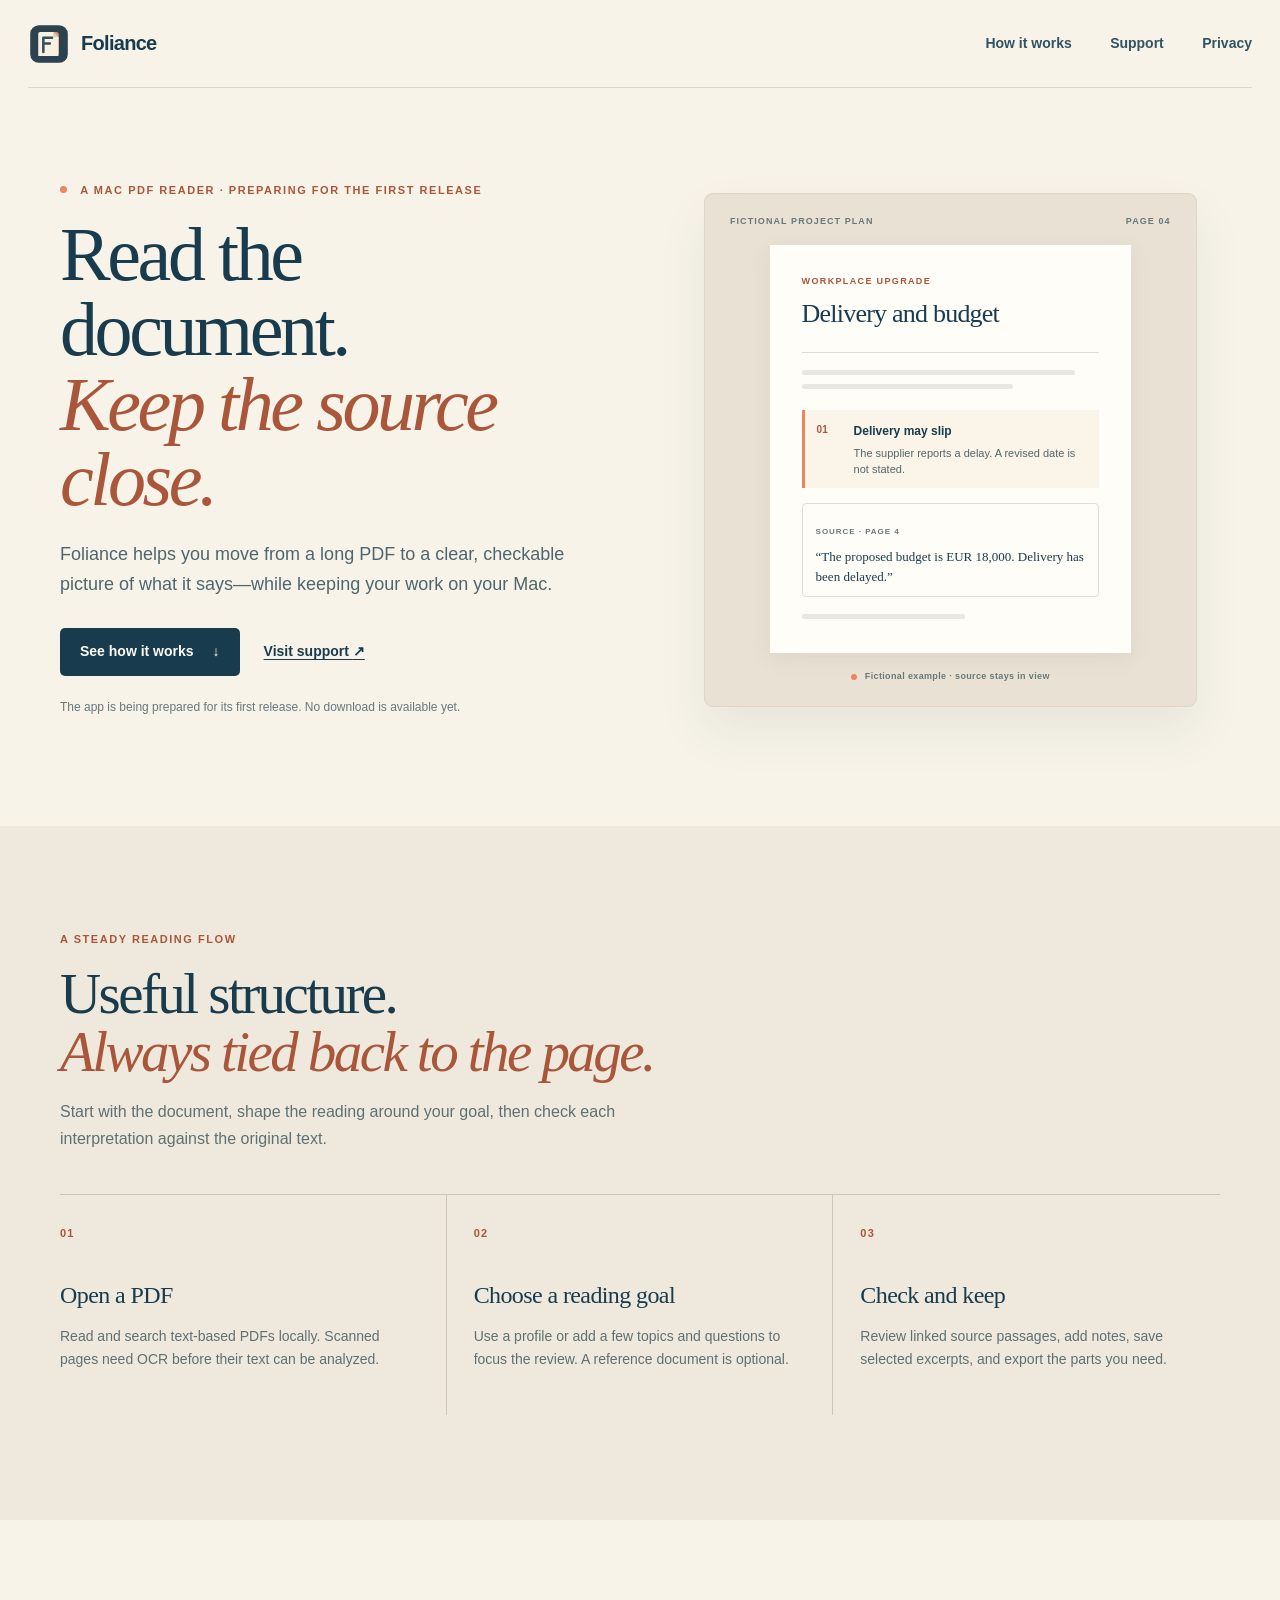
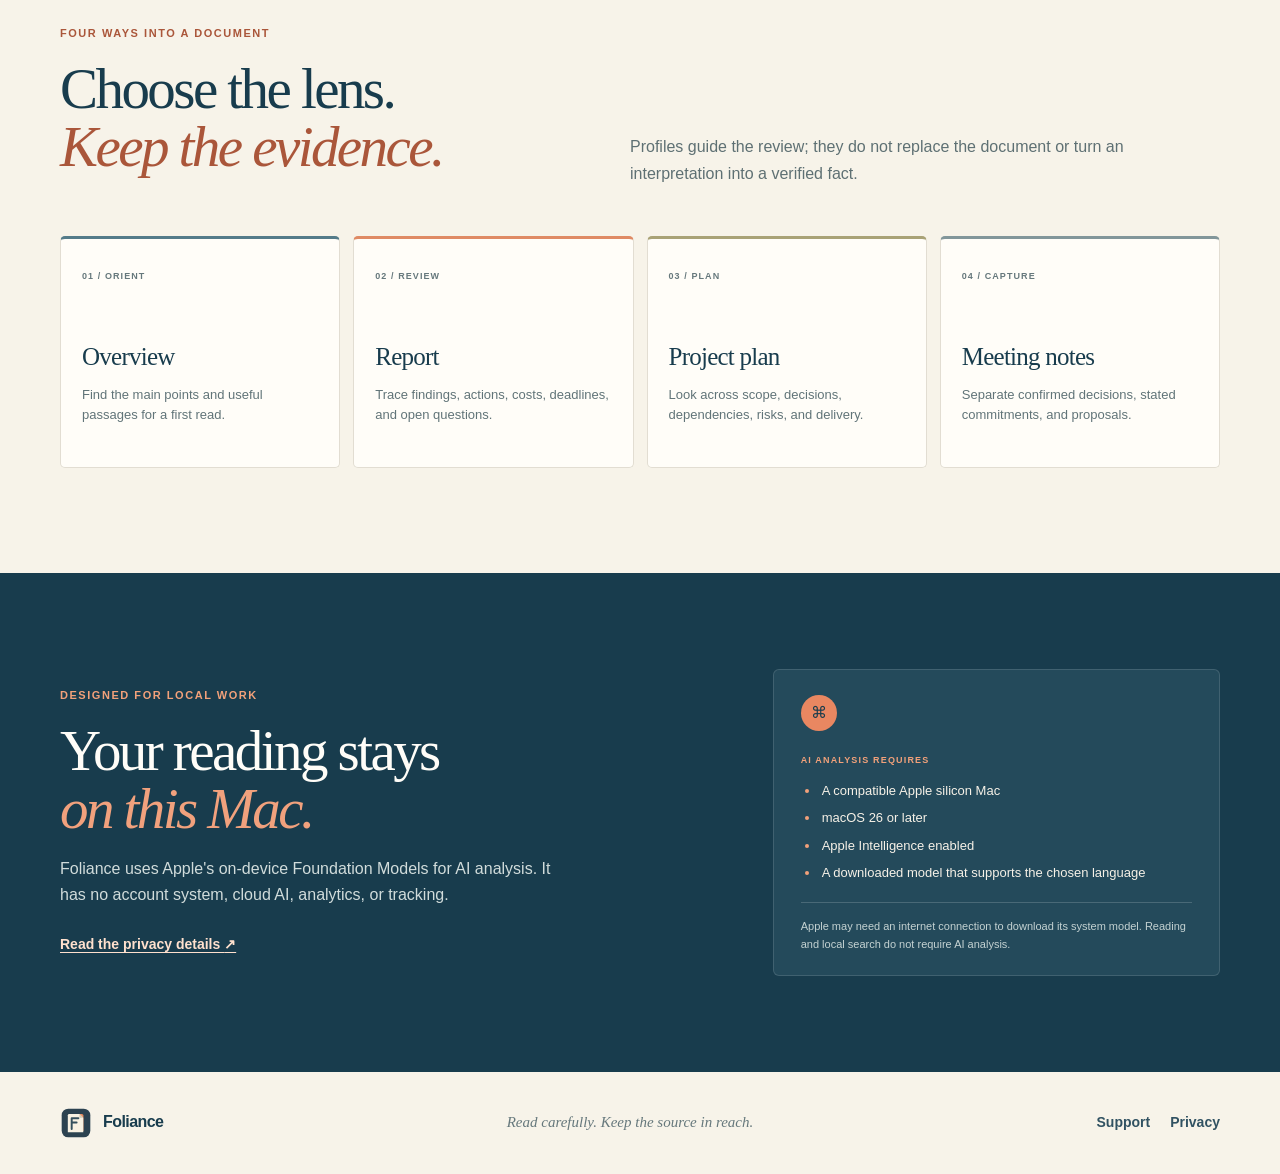
==== index.html @ 1f2868d2 "Publish Foliance overview, support FAQ and privacy policy" ====
<!doctype html>
<html lang="en">
<head>
  <meta charset="utf-8">
  <meta name="viewport" content="width=device-width, initial-scale=1">
  <meta name="color-scheme" content="light">
  <meta name="theme-color" content="#f7f3e9">
  <meta name="description" content="Foliance is a Mac PDF reader for source-linked summaries, findings, notes, local search, and export.">
  <title>Foliance — Read with the source in reach</title>
  <link rel="icon" type="image/svg+xml" href="assets/foliance.svg">
  <link rel="stylesheet" href="style.css">
</head>
<body>
  <a class="skip-link" href="#main">Skip to content</a>
  <header class="site-header">
    <a class="brand" href="index.html" aria-label="Foliance home">
      <img src="assets/foliance.svg" width="42" height="42" alt="">
      <span>Foliance</span>
    </a>
    <nav class="site-nav" aria-label="Main navigation">
      <a href="#how-it-works">How it works</a>
      <a href="support.html">Support</a>
      <a href="privacy.html">Privacy</a>
    </nav>
  </header>

  <main id="main">
    <section class="hero wrap" aria-labelledby="hero-title">
      <div class="hero-copy">
        <p class="eyebrow"><span class="eyebrow-dot" aria-hidden="true"></span> A Mac PDF reader · Preparing for the first release</p>
        <h1 id="hero-title">Read the document.<br><em>Keep the source close.</em></h1>
        <p class="hero-lede">Foliance helps you move from a long PDF to a clear, checkable picture of what it says—while keeping your work on your Mac.</p>
        <div class="hero-actions">
          <a class="button button-dark" href="#how-it-works">See how it works <span aria-hidden="true">↓</span></a>
          <a class="text-link" href="support.html">Visit support <span aria-hidden="true">↗</span></a>
        </div>
        <p class="availability-note">The app is being prepared for its first release. No download is available yet.</p>
      </div>

      <div class="reader-scene" aria-label="Illustration of a fictional project plan and its source passage">
        <div class="scene-topline"><span>FICTIONAL PROJECT PLAN</span><span>PAGE 04</span></div>
        <div class="paper-sheet">
          <div class="paper-kicker">WORKPLACE UPGRADE</div>
          <h2>Delivery and budget</h2>
          <div class="paper-rule"></div>
          <p class="paper-line paper-line-long"></p>
          <p class="paper-line paper-line-medium"></p>
          <div class="finding-box">
            <span class="finding-marker">01</span>
            <div>
              <strong>Delivery may slip</strong>
              <p>The supplier reports a delay. A revised date is not stated.</p>
            </div>
          </div>
          <div class="quote-box">
            <span class="quote-label">SOURCE · PAGE 4</span>
            <p>“The proposed budget is EUR 18,000. Delivery has been delayed.”</p>
          </div>
          <div class="paper-line paper-line-short"></div>
        </div>
        <div class="scene-foot"><span class="foot-mark" aria-hidden="true"></span><span>Fictional example · source stays in view</span></div>
      </div>
    </section>

    <section class="section section-soft" id="how-it-works" aria-labelledby="how-title">
      <div class="wrap">
        <div class="section-heading">
          <p class="eyebrow">A steady reading flow</p>
          <h2 id="how-title">Useful structure.<br><em>Always tied back to the page.</em></h2>
          <p>Start with the document, shape the reading around your goal, then check each interpretation against the original text.</p>
        </div>
        <div class="steps-grid">
          <article class="step-card">
            <span class="step-number">01</span>
            <h3>Open a PDF</h3>
            <p>Read and search text-based PDFs locally. Scanned pages need OCR before their text can be analyzed.</p>
          </article>
          <article class="step-card">
            <span class="step-number">02</span>
            <h3>Choose a reading goal</h3>
            <p>Use a profile or add a few topics and questions to focus the review. A reference document is optional.</p>
          </article>
          <article class="step-card">
            <span class="step-number">03</span>
            <h3>Check and keep</h3>
            <p>Review linked source passages, add notes, save selected excerpts, and export the parts you need.</p>
          </article>
        </div>
      </div>
    </section>

    <section class="section wrap" aria-labelledby="profiles-title">
      <div class="section-heading section-heading-row">
        <div>
          <p class="eyebrow">Four ways into a document</p>
          <h2 id="profiles-title">Choose the lens.<br><em>Keep the evidence.</em></h2>
        </div>
        <p>Profiles guide the review; they do not replace the document or turn an interpretation into a verified fact.</p>
      </div>
      <div class="profiles-grid">
        <article class="profile-card profile-overview">
          <span class="profile-index">01 / ORIENT</span>
          <h3>Overview</h3>
          <p>Find the main points and useful passages for a first read.</p>
        </article>
        <article class="profile-card profile-report">
          <span class="profile-index">02 / REVIEW</span>
          <h3>Report</h3>
          <p>Trace findings, actions, costs, deadlines, and open questions.</p>
        </article>
        <article class="profile-card profile-project">
          <span class="profile-index">03 / PLAN</span>
          <h3>Project plan</h3>
          <p>Look across scope, decisions, dependencies, risks, and delivery.</p>
        </article>
        <article class="profile-card profile-meeting">
          <span class="profile-index">04 / CAPTURE</span>
          <h3>Meeting notes</h3>
          <p>Separate confirmed decisions, stated commitments, and proposals.</p>
        </article>
      </div>
    </section>

    <section class="local-section" aria-labelledby="local-title">
      <div class="wrap local-grid">
        <div class="local-copy">
          <p class="eyebrow eyebrow-light">Designed for local work</p>
          <h2 id="local-title">Your reading stays<br><em>on this Mac.</em></h2>
          <p>Foliance uses Apple's on-device Foundation Models for AI analysis. It has no account system, cloud AI, analytics, or tracking.</p>
          <a class="light-link" href="privacy.html">Read the privacy details <span aria-hidden="true">↗</span></a>
        </div>
        <div class="requirements-card">
          <div class="requirement-icon" aria-hidden="true">⌘</div>
          <p class="requirements-label">AI ANALYSIS REQUIRES</p>
          <ul>
            <li>A compatible Apple silicon Mac</li>
            <li>macOS 26 or later</li>
            <li>Apple Intelligence enabled</li>
            <li>A downloaded model that supports the chosen language</li>
          </ul>
          <p class="requirements-foot">Apple may need an internet connection to download its system model. Reading and local search do not require AI analysis.</p>
        </div>
      </div>
    </section>
  </main>

  <footer class="site-footer wrap">
    <a class="brand brand-footer" href="index.html"><img src="assets/foliance.svg" width="32" height="32" alt=""><span>Foliance</span></a>
    <p>Read carefully. Keep the source in reach.</p>
    <nav aria-label="Footer navigation"><a href="support.html">Support</a><a href="privacy.html">Privacy</a></nav>
  </footer>
</body>
</html>
---- style.css ----
:root {
  color-scheme: light;
  --paper: #f7f3e9;
  --paper-deep: #efe8d9;
  --ink: #183c4d;
  --ink-soft: #315262;
  --muted: #66787c;
  --line: #d8d3c8;
  --terracotta: #e98761;
  --terracotta-deep: #aa563a;
  --white: #fffdf8;
  --serif: Georgia, "Times New Roman", serif;
  --sans: -apple-system, BlinkMacSystemFont, "Segoe UI", sans-serif;
}

* { box-sizing: border-box; }
html { scroll-behavior: smooth; scroll-padding-top: 90px; }
body {
  margin: 0;
  background: var(--paper);
  color: var(--ink);
  font-family: var(--sans);
  font-size: 16px;
  line-height: 1.65;
  -webkit-font-smoothing: antialiased;
}
a { color: inherit; text-underline-offset: 0.18em; }
a:hover { color: var(--terracotta-deep); }
a:focus-visible, summary:focus-visible { outline: 3px solid var(--terracotta-deep); outline-offset: 4px; border-radius: 3px; }
img { display: block; max-width: 100%; }
.wrap { width: min(1160px, calc(100% - 56px)); margin-inline: auto; }
.skip-link {
  position: absolute; z-index: 5; top: 12px; left: 12px; transform: translateY(-160%);
  padding: 10px 14px; background: var(--ink); color: var(--white); border-radius: 6px;
}
.skip-link:focus { transform: translateY(0); }

.site-header {
  width: min(1280px, calc(100% - 56px)); height: 88px; margin: auto;
  display: flex; align-items: center; justify-content: space-between;
  border-bottom: 1px solid rgba(24, 60, 77, .14);
}
.brand { display: inline-flex; align-items: center; gap: 11px; color: var(--ink); text-decoration: none; font-weight: 720; letter-spacing: -.035em; font-size: 20px; }
.brand img { border-radius: 10px; }
.site-nav { display: flex; gap: clamp(18px, 3vw, 40px); align-items: center; }
.site-nav a, .site-footer nav a { color: var(--ink-soft); text-decoration: none; font-size: 14px; font-weight: 560; }
.site-nav a[aria-current="page"] { color: var(--terracotta-deep); }

.hero { min-height: 650px; padding-block: 80px 94px; display: grid; grid-template-columns: 1fr 1fr; align-items: center; gap: 7%; }
.hero-copy { padding-block: 14px; }
.eyebrow { margin: 0 0 18px; color: var(--terracotta-deep); text-transform: uppercase; font-size: 11px; font-weight: 740; letter-spacing: .14em; line-height: 1.5; }
.eyebrow-dot { display: inline-block; width: 7px; height: 7px; margin-right: 9px; vertical-align: 1px; border-radius: 50%; background: var(--terracotta); }
h1, h2, h3, p { margin-top: 0; }
h1, .section-heading h2, .local-copy h2 { font-family: var(--serif); letter-spacing: -.045em; font-weight: 400; }
h1 { max-width: 650px; margin-bottom: 23px; font-size: clamp(47px, 6vw, 76px); line-height: .99; }
h1 em, h2 em { color: var(--terracotta-deep); font-weight: 400; }
.hero-lede { max-width: 540px; margin-bottom: 28px; color: #4f666d; font-size: 18px; line-height: 1.65; }
.hero-actions { display: flex; align-items: center; flex-wrap: wrap; gap: 24px; }
.button { display: inline-flex; min-height: 48px; align-items: center; justify-content: center; gap: 19px; padding: 0 19px; border: 1px solid transparent; border-radius: 5px; text-decoration: none; font-size: 14px; font-weight: 650; transition: background-color .18s ease, transform .18s ease; }
.button:hover { transform: translateY(-1px); }
.button-dark { background: var(--ink); color: var(--white); }
.button-dark:hover { background: #264f60; color: var(--white); }
.text-link, .light-link { text-decoration-thickness: 1px; font-size: 14px; font-weight: 620; }
.availability-note { margin: 22px 0 0; color: var(--muted); font-size: 12px; }

.reader-scene { position: relative; max-width: 535px; min-height: 462px; margin-inline: auto; padding: 20px 25px 22px; background: #e9e2d4; border: 1px solid #ded5c5; border-radius: 9px; box-shadow: 0 24px 50px rgba(36, 61, 68, .08); }
.scene-topline, .scene-foot { display: flex; justify-content: space-between; align-items: center; color: #67787a; font-size: 9px; font-weight: 740; letter-spacing: .12em; }
.paper-sheet { width: 82%; min-height: 366px; margin: 17px auto 16px; padding: 29px 32px 25px; background: var(--white); box-shadow: 0 5px 20px rgba(36, 61, 68, .08); }
.paper-kicker { color: var(--terracotta-deep); font-size: 9px; font-weight: 750; letter-spacing: .15em; }
.paper-sheet h2 { margin: 4px 0 16px; font-family: var(--serif); font-weight: 400; font-size: 26px; letter-spacing: -.03em; }
.paper-rule { height: 1px; margin-bottom: 17px; background: #dedcd4; }
.paper-line { height: 5px; margin: 9px 0; border-radius: 10px; background: #e8e8e2; }
.paper-line-long { width: 92%; }.paper-line-medium { width: 71%; }.paper-line-short { width: 55%; margin-top: 17px; }
.finding-box { display: grid; grid-template-columns: 27px 1fr; gap: 10px; margin: 21px 0 15px; padding: 12px 12px 10px; border-left: 3px solid var(--terracotta); background: #fbf4e9; }
.finding-marker { color: var(--terracotta-deep); font-size: 10px; font-weight: 750; }
.finding-box strong { display: block; margin-bottom: 3px; font-size: 12px; }
.finding-box p { margin: 0; color: #53666a; font-size: 11px; line-height: 1.5; }
.quote-box { padding: 12px 13px 10px; border: 1px solid #e0ddd5; border-radius: 4px; }
.quote-label { color: var(--muted); font-size: 8px; font-weight: 740; letter-spacing: .12em; }
.quote-box p { margin: 5px 0 0; font-family: var(--serif); font-size: 13px; line-height: 1.5; }
.scene-foot { justify-content: center; gap: 8px; letter-spacing: .04em; font-weight: 550; text-transform: none; }
.foot-mark { width: 6px; height: 6px; border-radius: 50%; background: var(--terracotta); }

.section { padding-block: 105px; }
.section-soft { background: #efe9dd; }
.section-heading { max-width: 720px; margin-bottom: 42px; }
.section-heading h2, .local-copy h2 { margin-bottom: 18px; font-size: clamp(38px, 4.5vw, 57px); line-height: 1.02; }
.section-heading > p:last-child, .section-heading-row > p { max-width: 590px; margin-bottom: 0; color: #5e7073; font-size: 16px; }
.steps-grid { display: grid; grid-template-columns: repeat(3, 1fr); border-top: 1px solid #cdc6b8; }
.step-card { min-height: 220px; padding: 24px 28px 0 0; border-right: 1px solid #cdc6b8; }
.step-card + .step-card { padding-left: 27px; }
.step-card:last-child { border-right: 0; }
.step-number { color: var(--terracotta-deep); font-size: 11px; font-weight: 740; letter-spacing: .11em; }
.step-card h3 { margin: 30px 0 10px; font-family: var(--serif); font-size: 24px; font-weight: 400; letter-spacing: -.025em; }
.step-card p { max-width: 330px; margin-bottom: 0; color: #5e7073; font-size: 14px; }
.section-heading-row { display: flex; align-items: end; justify-content: space-between; gap: 40px; max-width: none; }
.section-heading-row > div { max-width: 520px; }
.section-heading-row > p { max-width: 360px; padding-bottom: 7px; }
.profiles-grid { display: grid; grid-template-columns: repeat(4, 1fr); gap: 13px; }
.profile-card { min-height: 232px; padding: 22px 21px; background: var(--white); border: 1px solid #e2ddd2; border-radius: 5px; }
.profile-index { color: var(--muted); font-size: 9px; font-weight: 720; letter-spacing: .12em; }
.profile-card h3 { margin: 49px 0 7px; font-family: var(--serif); font-size: 25px; font-weight: 400; letter-spacing: -.03em; }
.profile-card p { margin: 0; color: #617478; font-size: 13px; line-height: 1.55; }
.profile-overview { border-top: 3px solid #547b89; }.profile-report { border-top: 3px solid #df8a64; }.profile-project { border-top: 3px solid #a9a276; }.profile-meeting { border-top: 3px solid #82969a; }

.local-section { padding-block: 96px; background: var(--ink); color: var(--white); }
.local-grid { display: grid; grid-template-columns: 1fr minmax(310px, .78fr); align-items: center; gap: 12%; }
.eyebrow-light { color: #f2a17a; }
.local-copy h2 { color: var(--white); }
.local-copy h2 em { color: #f1a17d; }
.local-copy > p:not(.eyebrow) { max-width: 500px; margin-bottom: 22px; color: #d1dcdb; }
.light-link { color: #ffe1ce; }
.light-link:hover { color: var(--white); }
.requirements-card { padding: 25px 27px 22px; background: #244a5b; border: 1px solid rgba(255, 255, 255, .13); border-radius: 6px; }
.requirement-icon { display: grid; width: 36px; height: 36px; place-items: center; margin-bottom: 22px; border-radius: 50%; background: var(--terracotta); color: var(--ink); font-size: 16px; }
.requirements-label { margin-bottom: 12px; color: #f2a17a; font-size: 9px; font-weight: 760; letter-spacing: .13em; }
.requirements-card ul { margin: 0 0 19px; padding-left: 19px; color: #f6f1e7; }
.requirements-card li { padding-left: 2px; margin: 6px 0; font-size: 13px; }
.requirements-card li::marker { color: #f2a17a; }
.requirements-foot { margin: 0; padding-top: 15px; border-top: 1px solid rgba(255, 255, 255, .17); color: #c4d2d2; font-size: 11px; line-height: 1.55; }

.site-footer { min-height: 102px; display: flex; align-items: center; justify-content: space-between; gap: 20px; }
.brand-footer { font-size: 16px; }.brand-footer img { border-radius: 8px; }
.site-footer > p { margin: 0; color: var(--muted); font-family: var(--serif); font-size: 15px; font-style: italic; }
.site-footer nav { display: flex; gap: 20px; }

.page-main { padding-block: 76px 105px; }
.page-intro { max-width: 760px; padding-bottom: 43px; }
.page-intro h1 { font-size: clamp(47px, 6vw, 68px); }
.page-lede { max-width: 655px; margin-bottom: 17px; color: #5d7074; font-size: 18px; }
.release-note, .effective-date { display: inline-flex; align-items: center; gap: 9px; margin: 12px 0 0; padding: 8px 11px; border: 1px solid #ddd5c6; border-radius: 3px; color: #637276; font-size: 12px; }
.status-mark { width: 7px; height: 7px; border-radius: 50%; background: var(--terracotta); }
.support-layout { display: grid; grid-template-columns: minmax(0, 1.4fr) minmax(265px, .68fr); align-items: start; gap: 7%; }
.faq-list { border-top: 1px solid var(--line); }
.faq-item { border-bottom: 1px solid var(--line); }
.faq-item summary { display: grid; grid-template-columns: 34px 1fr 22px; gap: 13px; align-items: center; min-height: 76px; cursor: pointer; list-style: none; font-family: var(--serif); font-size: 20px; letter-spacing: -.02em; }
.faq-item summary::-webkit-details-marker { display: none; }
.faq-number { color: var(--terracotta-deep); font-family: var(--sans); font-size: 10px; font-weight: 730; letter-spacing: .08em; }
.summary-plus { position: relative; width: 17px; height: 17px; }
.summary-plus::before, .summary-plus::after { content: ""; position: absolute; top: 8px; left: 2px; width: 13px; height: 1px; background: var(--ink-soft); }
.summary-plus::after { transform: rotate(90deg); transition: transform .15s ease; }
.faq-item[open] .summary-plus::after { transform: rotate(0); }
.faq-answer { max-width: 670px; padding: 0 32px 22px 47px; color: #5a6d70; font-size: 14px; }
.faq-answer p { margin: 0 0 10px; }.faq-answer p:last-child { margin-bottom: 0; }
.faq-answer code, .policy-content code { padding: .08em .33em; border-radius: 3px; background: #ebe5d8; color: var(--ink); font-size: .9em; }
.support-aside { position: sticky; top: 28px; }
.aside-card { padding: 25px 24px 20px; background: #ece4d5; border: 1px solid #ded5c5; border-radius: 5px; }
.aside-card h2 { margin: 0 0 13px; font-family: var(--serif); font-size: 27px; font-weight: 400; line-height: 1.14; letter-spacing: -.03em; }
.aside-card > p:not(.eyebrow):not(.privacy-reminder) { color: #5d7074; font-size: 13px; }
.button-wide { width: 100%; margin: 5px 0 14px; }
.privacy-reminder { margin: 0; padding-top: 13px; border-top: 1px solid #d4cbbc; color: #5c6e70; font-size: 11px; line-height: 1.55; }
.privacy-reminder strong { color: var(--ink); }
.aside-note { display: flex; gap: 12px; align-items: start; padding: 18px 2px; color: var(--muted); font-size: 12px; }
.aside-note p { margin: 0; }.aside-note a { color: var(--ink); font-weight: 650; }
.aside-note-mark { color: var(--terracotta-deep); }

.privacy-main { padding-bottom: 120px; }
.privacy-main .page-intro { max-width: 790px; }
.privacy-layout { display: grid; grid-template-columns: 190px minmax(0, 740px); align-items: start; gap: 8%; }
.policy-nav { position: sticky; top: 24px; display: flex; flex-direction: column; align-items: start; gap: 8px; padding-top: 8px; }
.policy-nav span { margin-bottom: 9px; color: var(--muted); font-size: 9px; font-weight: 740; letter-spacing: .13em; }
.policy-nav a { color: var(--ink-soft); font-size: 12px; text-decoration: none; }
.policy-nav a:hover { color: var(--terracotta-deep); }
.policy-content { border-top: 1px solid var(--line); }
.policy-section { position: relative; padding: 27px 0 30px 53px; border-bottom: 1px solid var(--line); scroll-margin-top: 24px; }
.policy-index { position: absolute; top: 31px; left: 0; color: var(--terracotta-deep); font-size: 10px; font-weight: 730; letter-spacing: .09em; }
.policy-section h2 { margin-bottom: 13px; font-family: var(--serif); font-size: 26px; font-weight: 400; letter-spacing: -.025em; }
.policy-section p { margin: 0 0 12px; color: #5b6e71; font-size: 14px; }
.policy-section p:last-child { margin-bottom: 0; }
.policy-endnote { display: flex; gap: 15px; align-items: start; margin-top: 26px; padding: 18px; background: #eae4d7; }
.policy-endnote p { margin: 0; color: #52676d; font-size: 13px; }
.policy-endnote strong { color: var(--ink); }
.endnote-mark { flex: 0 0 auto; width: 9px; height: 9px; margin-top: 7px; border-radius: 50%; background: var(--terracotta); }

@media (max-width: 900px) {
  .hero { min-height: 0; gap: 4%; padding-block: 67px 79px; }
  .reader-scene { min-height: 420px; padding-inline: 17px; }
  .paper-sheet { width: 88%; min-height: 332px; padding: 25px 22px; }
  .profiles-grid { grid-template-columns: repeat(2, 1fr); }
  .local-grid { gap: 6%; }
  .privacy-layout { grid-template-columns: 155px minmax(0, 1fr); gap: 5%; }
}
@media (max-width: 680px) {
  .wrap, .site-header { width: min(100% - 36px, 580px); }
  .site-header { height: 72px; }
  .brand { gap: 8px; font-size: 18px; }.brand img { width: 36px; height: 36px; }
  .site-nav { gap: 15px; }.site-nav a { font-size: 12px; }
  .hero { grid-template-columns: 1fr; gap: 42px; padding-block: 51px 64px; }
  h1 { font-size: clamp(45px, 13vw, 67px); }
  .hero-lede, .page-lede { font-size: 16px; }
  .reader-scene { width: 100%; min-height: 396px; }
  .paper-sheet { min-height: 315px; }
  .section { padding-block: 72px; }
  .section-heading { margin-bottom: 30px; }
  .steps-grid { grid-template-columns: 1fr; }
  .step-card, .step-card + .step-card { min-height: 0; padding: 19px 0 23px; border-right: 0; border-bottom: 1px solid #cdc6b8; }
  .step-card:last-child { border-bottom: 0; }
  .step-card h3 { margin-top: 15px; }
  .section-heading-row { display: block; }.section-heading-row > p { margin-top: 18px; }
  .profiles-grid { gap: 9px; }.profile-card { min-height: 210px; padding: 17px 15px; }.profile-card h3 { margin-top: 35px; font-size: 22px; }
  .local-section { padding-block: 70px; }.local-grid { grid-template-columns: 1fr; gap: 34px; }.requirements-card { padding: 21px; }
  .site-footer { min-height: 0; padding-block: 22px; flex-wrap: wrap; }.site-footer > p { order: 3; flex: 1 0 100%; }.site-footer nav { margin-left: auto; }
  .page-main { padding-block: 56px 78px; }.page-intro { padding-bottom: 34px; }
  .support-layout { grid-template-columns: 1fr; gap: 31px; }.support-aside { position: static; }
  .faq-item summary { min-height: 69px; grid-template-columns: 27px 1fr 17px; gap: 9px; font-size: 18px; }
  .faq-answer { padding-left: 36px; padding-right: 8px; }
  .privacy-layout { grid-template-columns: 1fr; gap: 28px; }
  .policy-nav { position: static; display: grid; grid-template-columns: repeat(2, 1fr); gap: 9px 14px; padding: 14px; background: #eee8dc; }
  .policy-nav span { grid-column: 1 / -1; margin: 0; }
  .policy-section { padding-left: 39px; }.policy-index { top: 32px; }
}
@media (max-width: 390px) {
  .wrap, .site-header { width: calc(100% - 28px); }
  .site-nav { gap: 10px; }.site-nav a { font-size: 11px; }
  .hero-actions { align-items: start; flex-direction: column; gap: 17px; }
  .reader-scene { padding-inline: 12px; }.paper-sheet { width: 92%; padding-inline: 16px; }
  .profiles-grid { grid-template-columns: 1fr; }.profile-card { min-height: 168px; }.profile-card h3 { margin-top: 26px; }
  .faq-item summary { font-size: 16px; }
}
@media (prefers-reduced-motion: reduce) {
  *, *::before, *::after { scroll-behavior: auto !important; transition-duration: .01ms !important; animation-duration: .01ms !important; animation-iteration-count: 1 !important; }
}
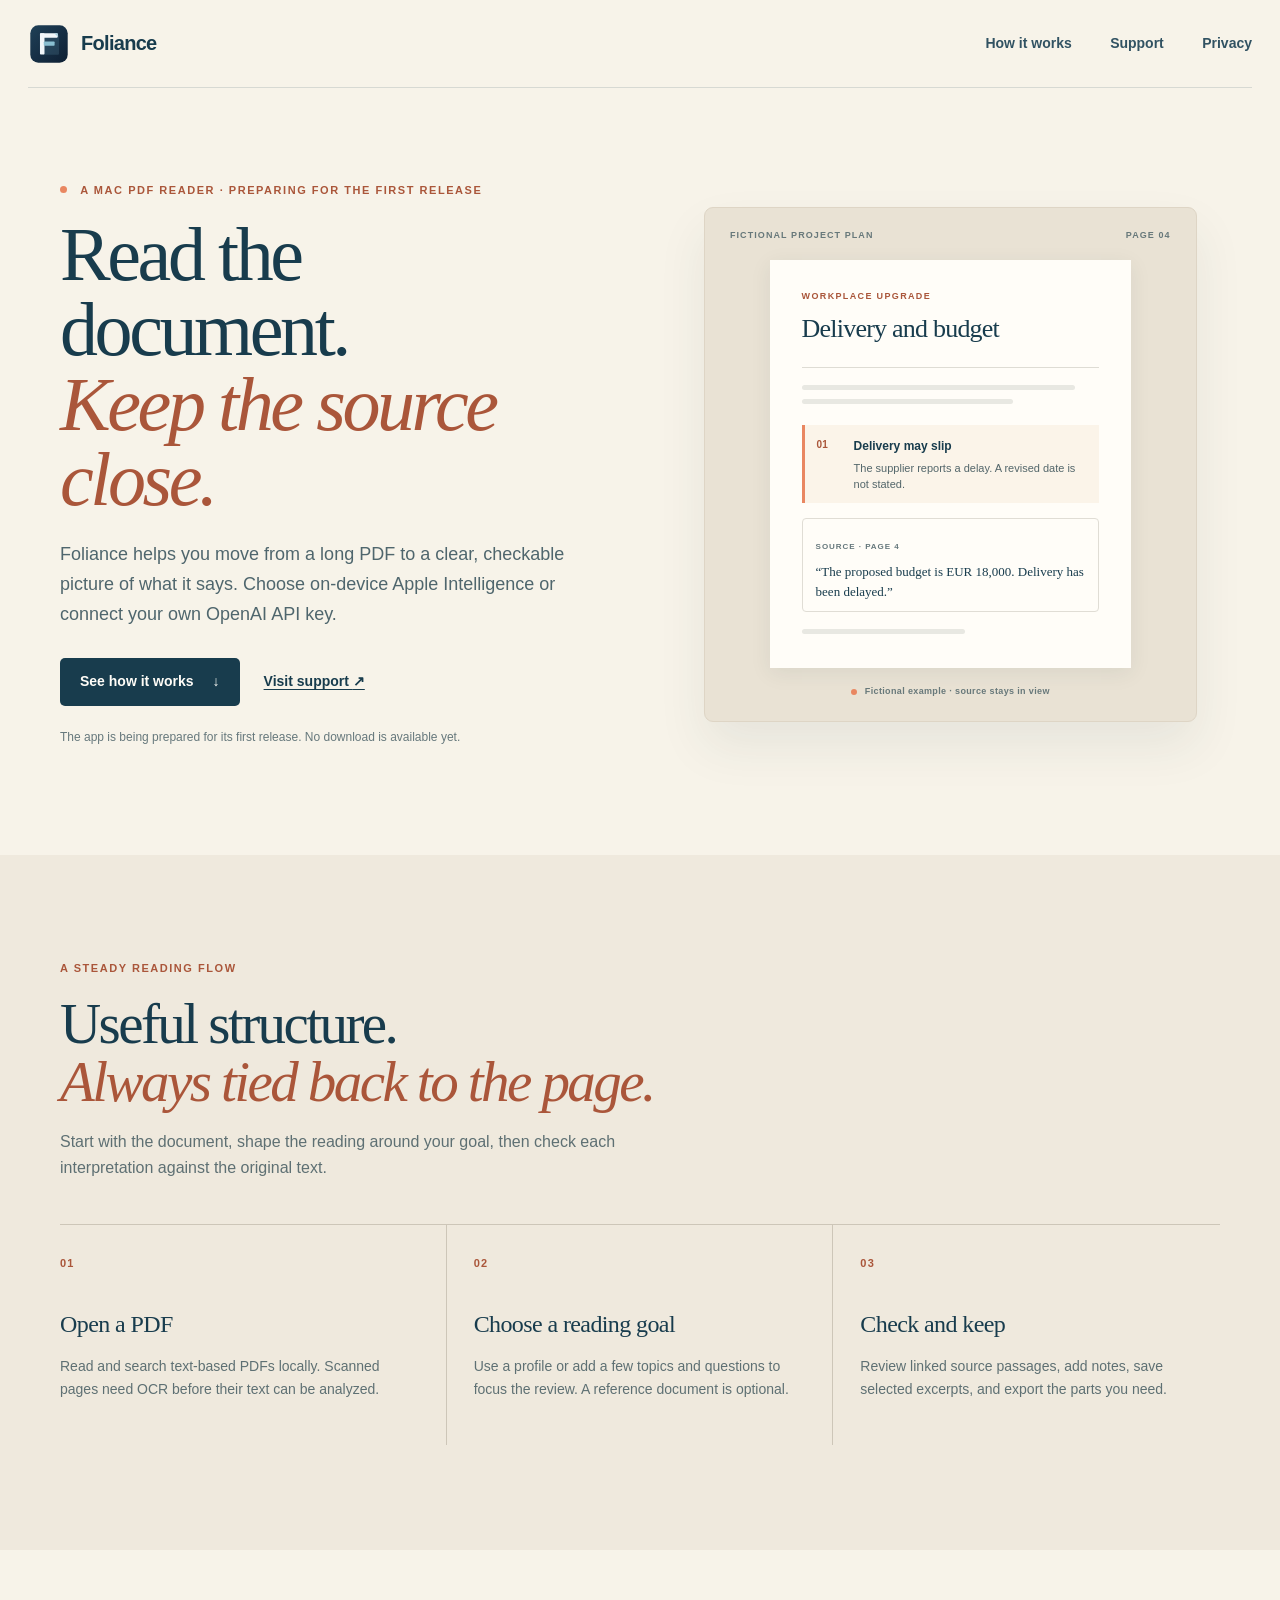
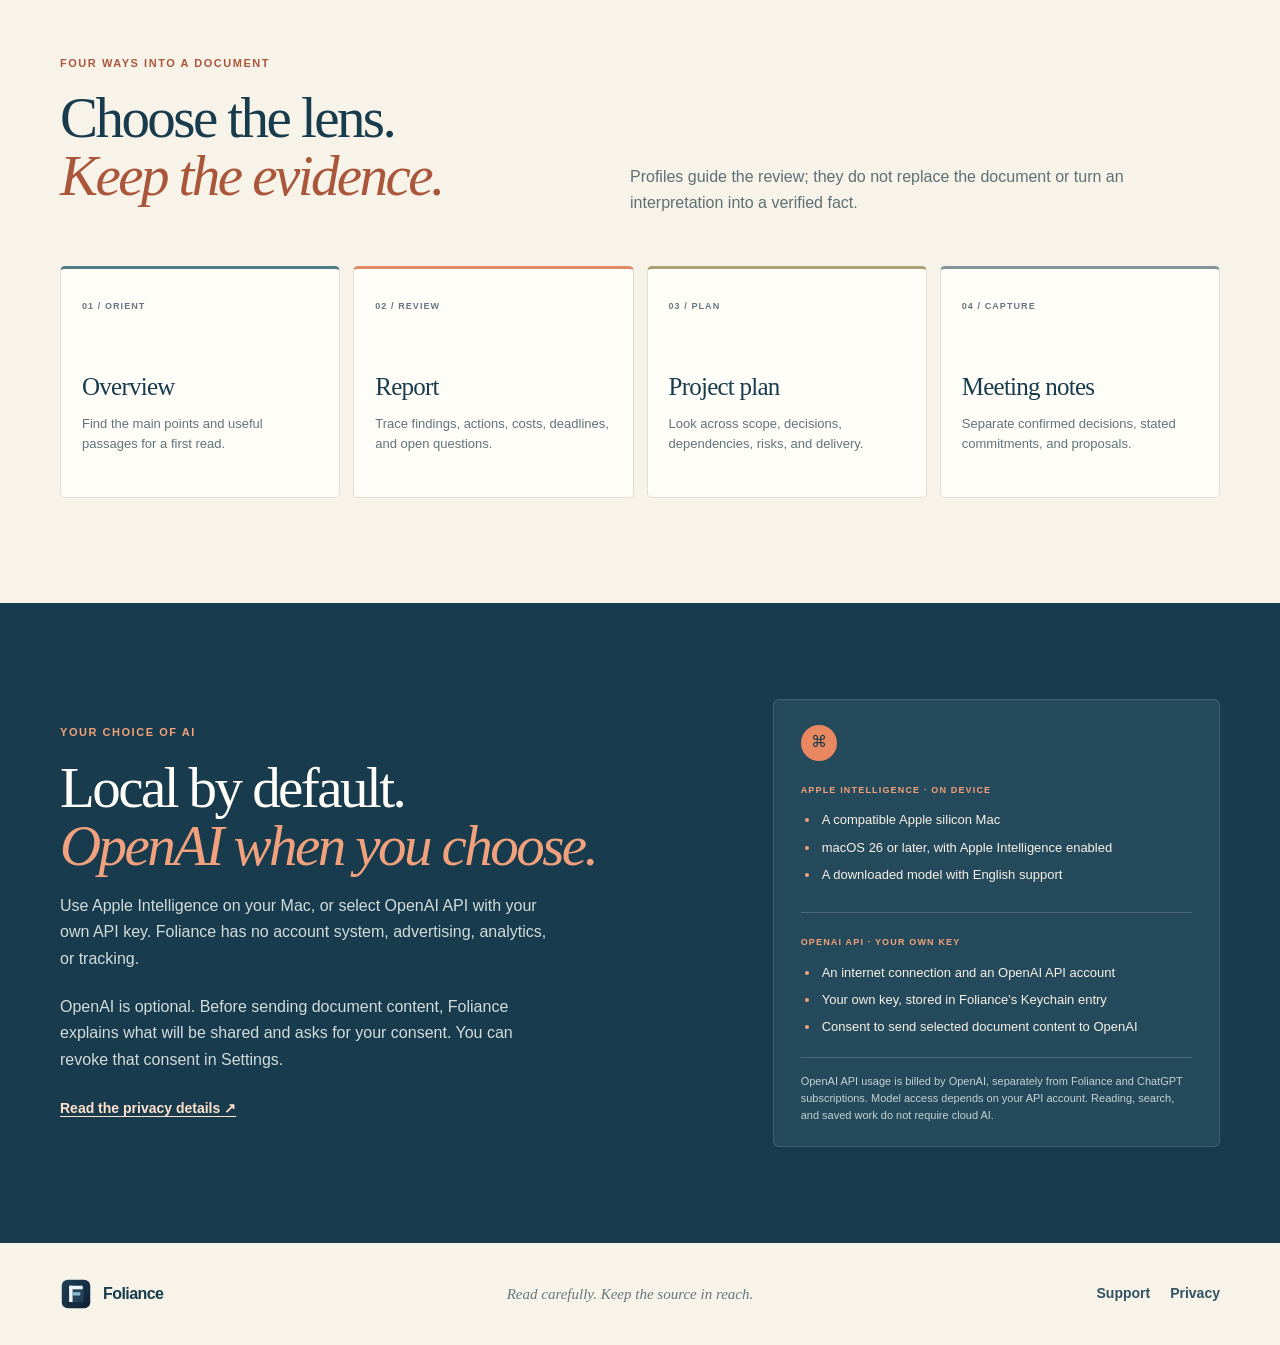
==== commit 024ba643: "Explain optional OpenAI API processing and update Foliance icon" ====
--- a/index.html
+++ b/index.html
@@ -29,7 +29,7 @@
       <div class="hero-copy">
         <p class="eyebrow"><span class="eyebrow-dot" aria-hidden="true"></span> A Mac PDF reader · Preparing for the first release</p>
         <h1 id="hero-title">Read the document.<br><em>Keep the source close.</em></h1>
-        <p class="hero-lede">Foliance helps you move from a long PDF to a clear, checkable picture of what it says—while keeping your work on your Mac.</p>
+        <p class="hero-lede">Foliance helps you move from a long PDF to a clear, checkable picture of what it says. Choose on-device Apple Intelligence or connect your own OpenAI API key.</p>
         <div class="hero-actions">
           <a class="button button-dark" href="#how-it-works">See how it works <span aria-hidden="true">↓</span></a>
           <a class="text-link" href="support.html">Visit support <span aria-hidden="true">↗</span></a>
@@ -124,21 +124,27 @@
     <section class="local-section" aria-labelledby="local-title">
       <div class="wrap local-grid">
         <div class="local-copy">
-          <p class="eyebrow eyebrow-light">Designed for local work</p>
-          <h2 id="local-title">Your reading stays<br><em>on this Mac.</em></h2>
-          <p>Foliance uses Apple's on-device Foundation Models for AI analysis. It has no account system, cloud AI, analytics, or tracking.</p>
+          <p class="eyebrow eyebrow-light">Your choice of AI</p>
+          <h2 id="local-title">Local by default.<br><em>OpenAI when you choose.</em></h2>
+          <p>Use Apple Intelligence on your Mac, or select OpenAI API with your own API key. Foliance has no account system, advertising, analytics, or tracking.</p>
+          <p>OpenAI is optional. Before sending document content, Foliance explains what will be shared and asks for your consent. You can revoke that consent in Settings.</p>
           <a class="light-link" href="privacy.html">Read the privacy details <span aria-hidden="true">↗</span></a>
         </div>
         <div class="requirements-card">
           <div class="requirement-icon" aria-hidden="true">⌘</div>
-          <p class="requirements-label">AI ANALYSIS REQUIRES</p>
+          <p class="requirements-label">APPLE INTELLIGENCE · ON DEVICE</p>
           <ul>
             <li>A compatible Apple silicon Mac</li>
-            <li>macOS 26 or later</li>
-            <li>Apple Intelligence enabled</li>
-            <li>A downloaded model that supports the chosen language</li>
+            <li>macOS 26 or later, with Apple Intelligence enabled</li>
+            <li>A downloaded model with English support</li>
           </ul>
-          <p class="requirements-foot">Apple may need an internet connection to download its system model. Reading and local search do not require AI analysis.</p>
+          <p class="requirements-label provider-separator">OPENAI API · YOUR OWN KEY</p>
+          <ul>
+            <li>An internet connection and an OpenAI API account</li>
+            <li>Your own key, stored in Foliance’s Keychain entry</li>
+            <li>Consent to send selected document content to OpenAI</li>
+          </ul>
+          <p class="requirements-foot">OpenAI API usage is billed by OpenAI, separately from Foliance and ChatGPT subscriptions. Model access depends on your API account. Reading, search, and saved work do not require cloud AI.</p>
         </div>
       </div>
     </section>
--- a/style.css
+++ b/style.css
@@ -220,3 +220,5 @@
 @media (prefers-reduced-motion: reduce) {
   *, *::before, *::after { scroll-behavior: auto !important; transition-duration: .01ms !important; animation-duration: .01ms !important; animation-iteration-count: 1 !important; }
 }
+
+.provider-separator { margin-top: 26px; padding-top: 22px; border-top: 1px solid rgba(255,255,255,.18); }
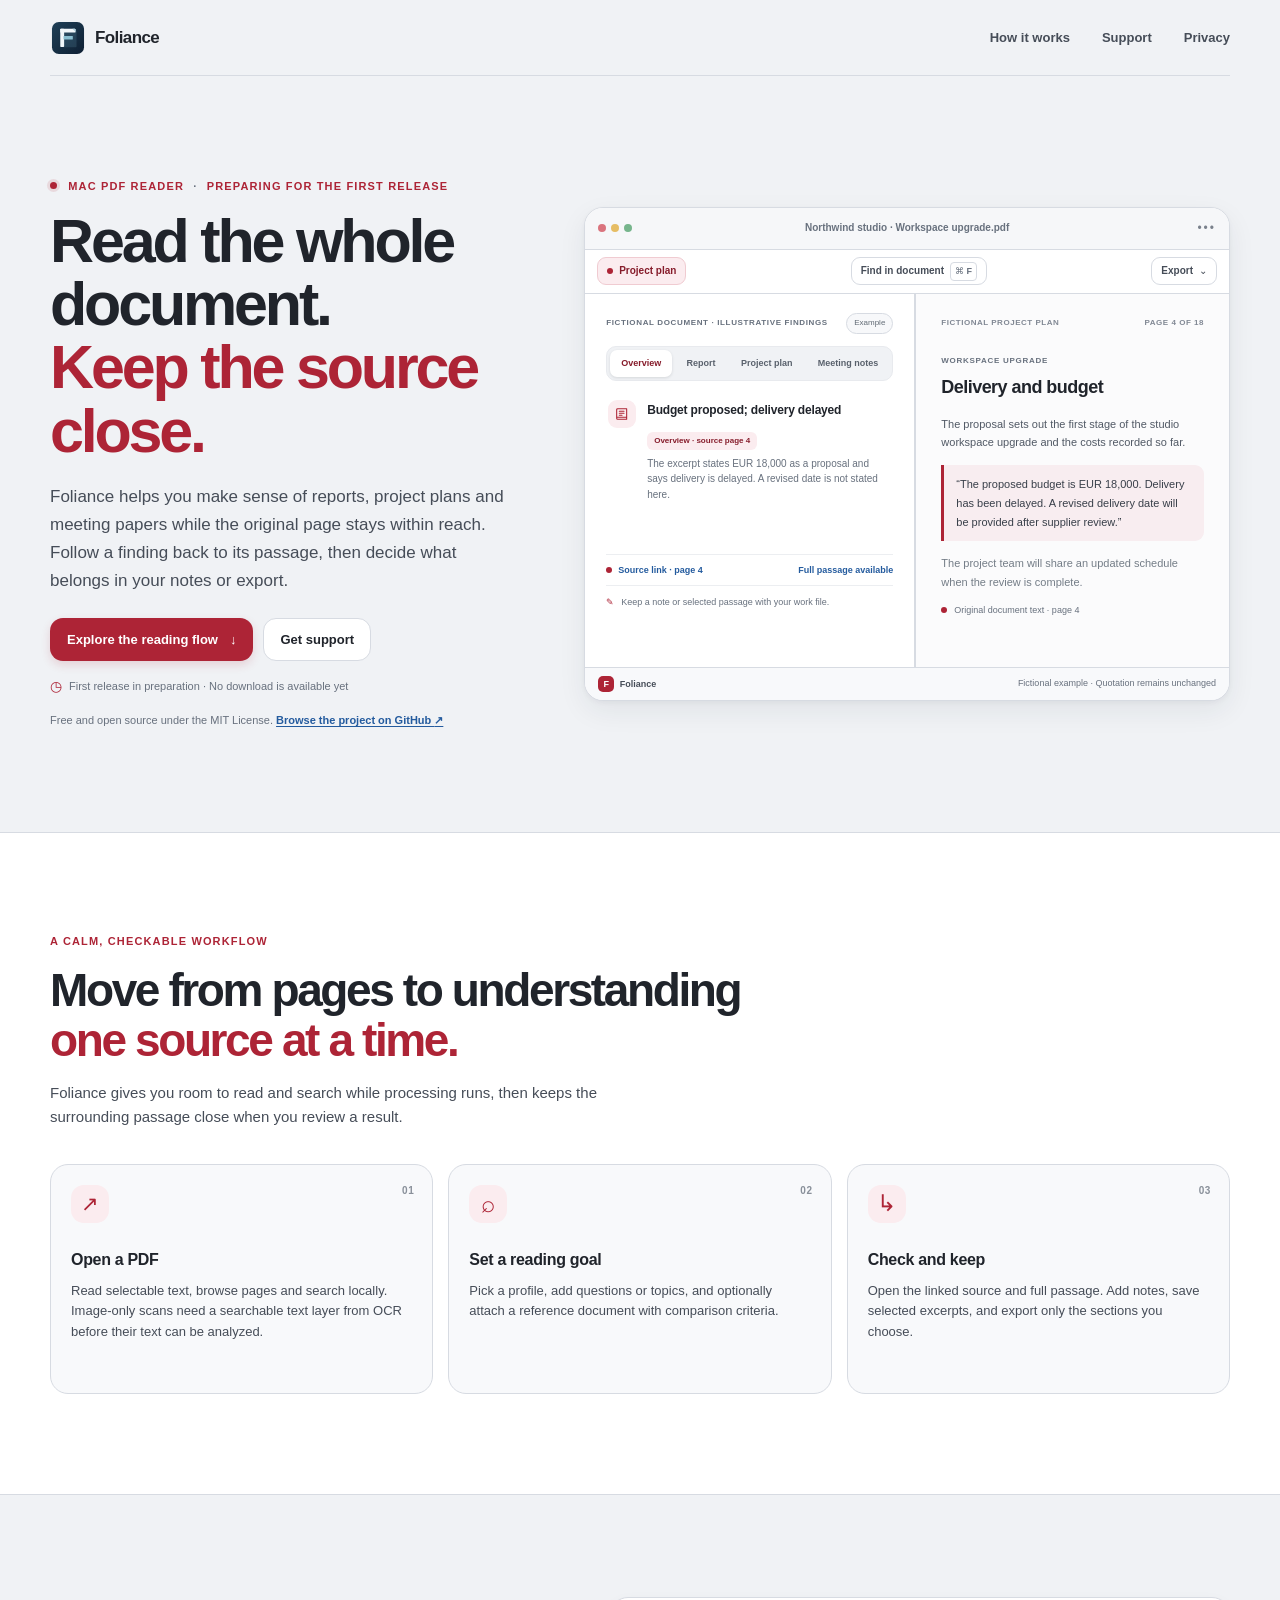
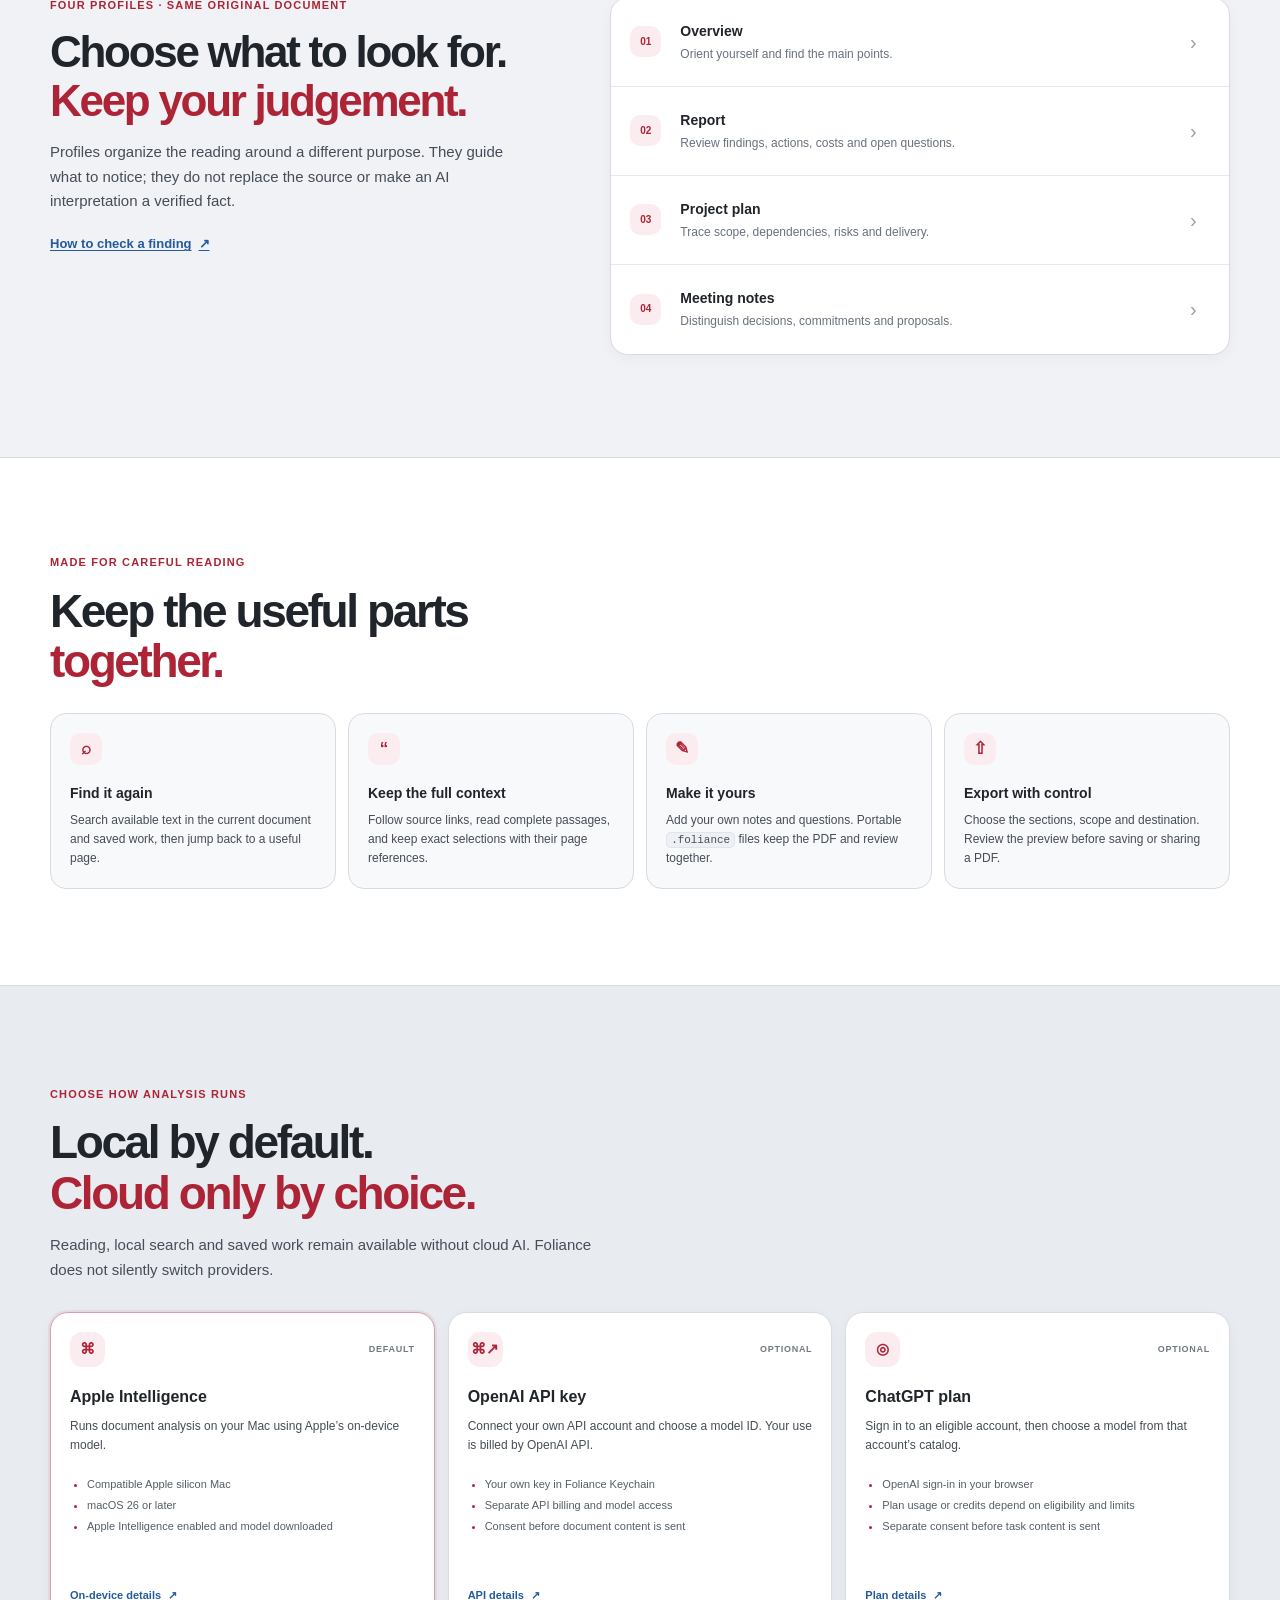
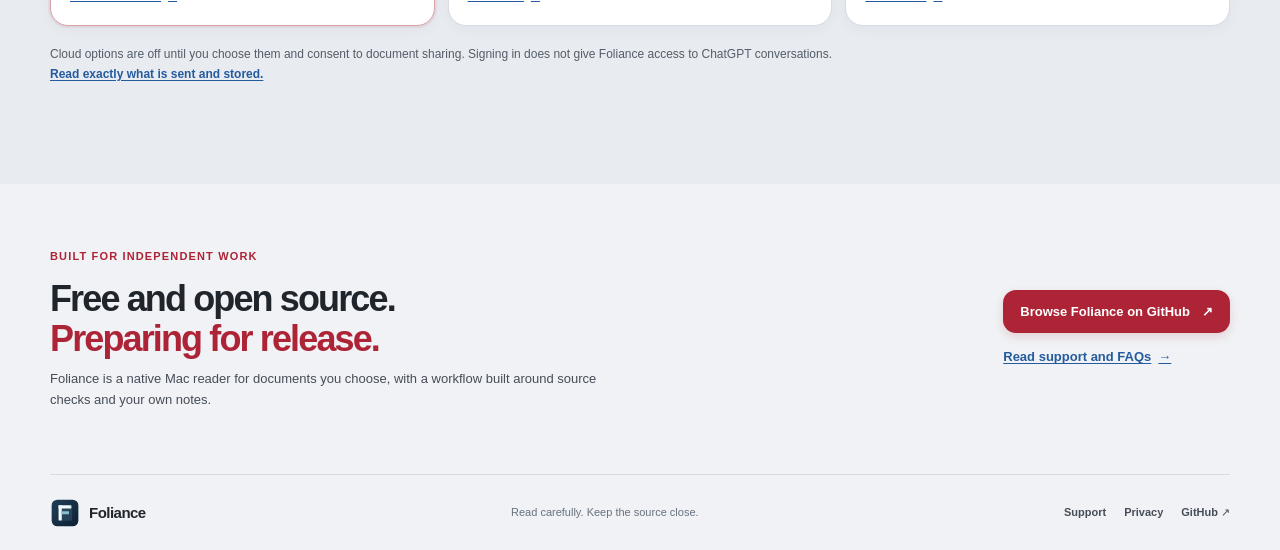
==== commit 02ec30df: "Expand Foliance website with interactive examples and app-inspired design" ====
--- a/index.html
+++ b/index.html
@@ -4,156 +4,109 @@
   <meta charset="utf-8">
   <meta name="viewport" content="width=device-width, initial-scale=1">
   <meta name="color-scheme" content="light">
-  <meta name="theme-color" content="#f7f3e9">
-  <meta name="description" content="Foliance is a Mac PDF reader for source-linked summaries, findings, notes, local search, and export.">
+  <meta name="theme-color" content="#f0f2f5">
+  <meta name="description" content="Foliance is a Mac PDF reader for source-linked summaries, useful reading profiles, notes, local search, and export.">
   <title>Foliance — Read with the source in reach</title>
-  <link rel="icon" type="image/svg+xml" href="assets/foliance.svg">
+  <link rel="icon" type="image/svg+xml" href="assets/foliance.svg?v=2">
   <link rel="stylesheet" href="style.css">
+  <script type="module" src="site.js"></script>
 </head>
 <body>
   <a class="skip-link" href="#main">Skip to content</a>
-  <header class="site-header">
-    <a class="brand" href="index.html" aria-label="Foliance home">
-      <img src="assets/foliance.svg" width="42" height="42" alt="">
-      <span>Foliance</span>
-    </a>
-    <nav class="site-nav" aria-label="Main navigation">
-      <a href="#how-it-works">How it works</a>
-      <a href="support.html">Support</a>
-      <a href="privacy.html">Privacy</a>
-    </nav>
+  <header class="site-header wrap">
+    <a class="brand" href="index.html" aria-label="Foliance home"><img src="assets/foliance.svg?v=2" width="36" height="36" alt=""><span>Foliance</span></a>
+    <nav class="site-nav" aria-label="Main navigation"><a href="#reader">How it works</a><a href="support.html">Support</a><a href="privacy.html">Privacy</a></nav>
   </header>
 
   <main id="main">
     <section class="hero wrap" aria-labelledby="hero-title">
-      <div class="hero-copy">
-        <p class="eyebrow"><span class="eyebrow-dot" aria-hidden="true"></span> A Mac PDF reader · Preparing for the first release</p>
-        <h1 id="hero-title">Read the document.<br><em>Keep the source close.</em></h1>
-        <p class="hero-lede">Foliance helps you move from a long PDF to a clear, checkable picture of what it says. Choose on-device Apple Intelligence or connect your own OpenAI API key.</p>
-        <div class="hero-actions">
-          <a class="button button-dark" href="#how-it-works">See how it works <span aria-hidden="true">↓</span></a>
-          <a class="text-link" href="support.html">Visit support <span aria-hidden="true">↗</span></a>
-        </div>
-        <p class="availability-note">The app is being prepared for its first release. No download is available yet.</p>
+      <div class="hero-copy reveal">
+        <p class="eyebrow"><span class="status-dot" aria-hidden="true"></span> Mac PDF reader <span class="eyebrow-divider">·</span> Preparing for the first release</p>
+        <h1 id="hero-title">Read the whole document.<br><span>Keep the source close.</span></h1>
+        <p class="hero-lede">Foliance helps you make sense of reports, project plans and meeting papers while the original page stays within reach. Follow a finding back to its passage, then decide what belongs in your notes or export.</p>
+        <div class="hero-actions"><a class="button button-primary" href="#reader">Explore the reading flow <span aria-hidden="true">↓</span></a><a class="button button-secondary" href="support.html">Get support</a></div>
+        <p class="release-note"><span aria-hidden="true">◷</span> First release in preparation · No download is available yet</p>
+        <p class="opensource-note">Free and open source under the MIT License. <a href="https://github.com/SyntheticDiz/Foliance">Browse the project on GitHub <span aria-hidden="true">↗</span></a></p>
       </div>
 
-      <div class="reader-scene" aria-label="Illustration of a fictional project plan and its source passage">
-        <div class="scene-topline"><span>FICTIONAL PROJECT PLAN</span><span>PAGE 04</span></div>
-        <div class="paper-sheet">
-          <div class="paper-kicker">WORKPLACE UPGRADE</div>
-          <h2>Delivery and budget</h2>
-          <div class="paper-rule"></div>
-          <p class="paper-line paper-line-long"></p>
-          <p class="paper-line paper-line-medium"></p>
-          <div class="finding-box">
-            <span class="finding-marker">01</span>
-            <div>
-              <strong>Delivery may slip</strong>
-              <p>The supplier reports a delay. A revised date is not stated.</p>
+      <div class="workbench-shell reveal" role="group" aria-label="Illustrative Foliance reading view using a fictional document">
+        <div class="window-bar"><span class="window-dots" aria-hidden="true"><i></i><i></i><i></i></span><span class="window-title">Northwind studio · Workspace upgrade.pdf</span><span class="window-menu" aria-hidden="true">•••</span></div>
+        <div class="workbench-toolbar"><span class="toolbar-chip"><span class="chip-dot"></span> Project plan</span><span class="toolbar-control">Find in document <kbd>⌘ F</kbd></span><span class="toolbar-control">Export <span aria-hidden="true">⌄</span></span></div>
+        <div class="mock-columns">
+          <section class="mock-review" aria-labelledby="profile-title">
+            <div class="review-top"><span class="review-label">FICTIONAL DOCUMENT · ILLUSTRATIVE FINDINGS</span><span class="example-badge">Example</span></div>
+            <div class="profile-tabs" role="tablist" aria-label="Explore reading profiles">
+              <button id="tab-overview" type="button" role="tab" aria-selected="true" aria-controls="profile-panel" tabindex="0" data-profile="overview">Overview</button>
+              <button id="tab-report" type="button" role="tab" aria-selected="false" aria-controls="profile-panel" tabindex="-1" data-profile="report">Report</button>
+              <button id="tab-project" type="button" role="tab" aria-selected="false" aria-controls="profile-panel" tabindex="-1" data-profile="project">Project plan</button>
+              <button id="tab-meeting" type="button" role="tab" aria-selected="false" aria-controls="profile-panel" tabindex="-1" data-profile="meeting">Meeting notes</button>
             </div>
-          </div>
-          <div class="quote-box">
-            <span class="quote-label">SOURCE · PAGE 4</span>
-            <p>“The proposed budget is EUR 18,000. Delivery has been delayed.”</p>
-          </div>
-          <div class="paper-line paper-line-short"></div>
+            <div class="profile-panel" id="profile-panel" role="tabpanel" aria-labelledby="tab-overview" tabindex="0">
+              <span class="panel-icon" aria-hidden="true"><svg viewBox="0 0 24 24"><path d="M4 5.5A1.5 1.5 0 0 1 5.5 4H19v16H5.5A1.5 1.5 0 0 1 4 18.5zM4 17h15M8 8h7M8 11h7M8 14h4"/></svg></span>
+              <div><h3 id="profile-title">Budget proposed; delivery delayed</h3><span class="profile-status" id="profile-status">Overview · source page 4</span><p id="profile-description">The excerpt states EUR 18,000 as a proposal and says delivery is delayed. A revised date is not stated here.</p></div>
+            </div>
+            <div class="mock-links"><span><span class="link-dot"></span> Source link · page 4</span><span>Full passage available</span></div>
+            <div class="mock-note"><span class="note-icon" aria-hidden="true">✎</span><span>Keep a note or selected passage with your work file.</span></div>
+          </section>
+          <section class="mock-document" aria-label="Fictional source document excerpt">
+            <div class="mock-doc-head"><span>FICTIONAL PROJECT PLAN</span><span>PAGE 4 OF 18</span></div>
+            <p class="doc-kicker">WORKSPACE UPGRADE</p><h2>Delivery and budget</h2>
+            <p class="doc-copy">The proposal sets out the first stage of the studio workspace upgrade and the costs recorded so far.</p>
+            <blockquote>“The proposed budget is EUR 18,000. Delivery has been delayed. A revised delivery date will be provided after supplier review.”</blockquote>
+            <p class="doc-copy doc-copy-muted">The project team will share an updated schedule when the review is complete.</p>
+            <div class="source-caption"><span class="source-mark" aria-hidden="true"></span> Original document text · page 4</div>
+          </section>
         </div>
-        <div class="scene-foot"><span class="foot-mark" aria-hidden="true"></span><span>Fictional example · source stays in view</span></div>
+        <div class="workbench-foot"><span><b>F</b> Foliance</span><span>Fictional example · Quotation remains unchanged</span></div>
       </div>
     </section>
 
-    <section class="section section-soft" id="how-it-works" aria-labelledby="how-title">
+    <section class="flow-section" id="reader" aria-labelledby="flow-title">
       <div class="wrap">
-        <div class="section-heading">
-          <p class="eyebrow">A steady reading flow</p>
-          <h2 id="how-title">Useful structure.<br><em>Always tied back to the page.</em></h2>
-          <p>Start with the document, shape the reading around your goal, then check each interpretation against the original text.</p>
-        </div>
-        <div class="steps-grid">
-          <article class="step-card">
-            <span class="step-number">01</span>
-            <h3>Open a PDF</h3>
-            <p>Read and search text-based PDFs locally. Scanned pages need OCR before their text can be analyzed.</p>
-          </article>
-          <article class="step-card">
-            <span class="step-number">02</span>
-            <h3>Choose a reading goal</h3>
-            <p>Use a profile or add a few topics and questions to focus the review. A reference document is optional.</p>
-          </article>
-          <article class="step-card">
-            <span class="step-number">03</span>
-            <h3>Check and keep</h3>
-            <p>Review linked source passages, add notes, save selected excerpts, and export the parts you need.</p>
-          </article>
+        <div class="section-heading reveal"><p class="eyebrow">A calm, checkable workflow</p><h2 id="flow-title">Move from pages to understanding<br><span>one source at a time.</span></h2><p>Foliance gives you room to read and search while processing runs, then keeps the surrounding passage close when you review a result.</p></div>
+        <div class="flow-grid">
+          <article class="flow-card reveal"><span class="flow-step">01</span><div class="flow-symbol symbol-file" aria-hidden="true">↗</div><h3>Open a PDF</h3><p>Read selectable text, browse pages and search locally. Image-only scans need a searchable text layer from OCR before their text can be analyzed.</p></article>
+          <article class="flow-card reveal"><span class="flow-step">02</span><div class="flow-symbol symbol-focus" aria-hidden="true">⌕</div><h3>Set a reading goal</h3><p>Pick a profile, add questions or topics, and optionally attach a reference document with comparison criteria.</p></article>
+          <article class="flow-card reveal"><span class="flow-step">03</span><div class="flow-symbol symbol-source" aria-hidden="true">↳</div><h3>Check and keep</h3><p>Open the linked source and full passage. Add notes, save selected excerpts, and export only the sections you choose.</p></article>
         </div>
       </div>
     </section>
 
-    <section class="section wrap" aria-labelledby="profiles-title">
-      <div class="section-heading section-heading-row">
-        <div>
-          <p class="eyebrow">Four ways into a document</p>
-          <h2 id="profiles-title">Choose the lens.<br><em>Keep the evidence.</em></h2>
-        </div>
-        <p>Profiles guide the review; they do not replace the document or turn an interpretation into a verified fact.</p>
-      </div>
-      <div class="profiles-grid">
-        <article class="profile-card profile-overview">
-          <span class="profile-index">01 / ORIENT</span>
-          <h3>Overview</h3>
-          <p>Find the main points and useful passages for a first read.</p>
-        </article>
-        <article class="profile-card profile-report">
-          <span class="profile-index">02 / REVIEW</span>
-          <h3>Report</h3>
-          <p>Trace findings, actions, costs, deadlines, and open questions.</p>
-        </article>
-        <article class="profile-card profile-project">
-          <span class="profile-index">03 / PLAN</span>
-          <h3>Project plan</h3>
-          <p>Look across scope, decisions, dependencies, risks, and delivery.</p>
-        </article>
-        <article class="profile-card profile-meeting">
-          <span class="profile-index">04 / CAPTURE</span>
-          <h3>Meeting notes</h3>
-          <p>Separate confirmed decisions, stated commitments, and proposals.</p>
-        </article>
+    <section class="profiles-section wrap" aria-labelledby="profiles-title">
+      <div class="profiles-copy reveal"><p class="eyebrow">Four profiles · same original document</p><h2 id="profiles-title">Choose what to look for.<br><span>Keep your judgement.</span></h2><p>Profiles organize the reading around a different purpose. They guide what to notice; they do not replace the source or make an AI interpretation a verified fact.</p><a class="inline-link" href="support.html#check-a-finding">How to check a finding <span aria-hidden="true">↗</span></a></div>
+      <div class="profile-list reveal">
+        <article><span class="profile-number">01</span><div><h3>Overview</h3><p>Orient yourself and find the main points.</p></div><span class="list-chevron" aria-hidden="true">›</span></article>
+        <article><span class="profile-number">02</span><div><h3>Report</h3><p>Review findings, actions, costs and open questions.</p></div><span class="list-chevron" aria-hidden="true">›</span></article>
+        <article><span class="profile-number">03</span><div><h3>Project plan</h3><p>Trace scope, dependencies, risks and delivery.</p></div><span class="list-chevron" aria-hidden="true">›</span></article>
+        <article><span class="profile-number">04</span><div><h3>Meeting notes</h3><p>Distinguish decisions, commitments and proposals.</p></div><span class="list-chevron" aria-hidden="true">›</span></article>
       </div>
     </section>
 
-    <section class="local-section" aria-labelledby="local-title">
-      <div class="wrap local-grid">
-        <div class="local-copy">
-          <p class="eyebrow eyebrow-light">Your choice of AI</p>
-          <h2 id="local-title">Local by default.<br><em>OpenAI when you choose.</em></h2>
-          <p>Use Apple Intelligence on your Mac, or select OpenAI API with your own API key. Foliance has no account system, advertising, analytics, or tracking.</p>
-          <p>OpenAI is optional. Before sending document content, Foliance explains what will be shared and asks for your consent. You can revoke that consent in Settings.</p>
-          <a class="light-link" href="privacy.html">Read the privacy details <span aria-hidden="true">↗</span></a>
-        </div>
-        <div class="requirements-card">
-          <div class="requirement-icon" aria-hidden="true">⌘</div>
-          <p class="requirements-label">APPLE INTELLIGENCE · ON DEVICE</p>
-          <ul>
-            <li>A compatible Apple silicon Mac</li>
-            <li>macOS 26 or later, with Apple Intelligence enabled</li>
-            <li>A downloaded model with English support</li>
-          </ul>
-          <p class="requirements-label provider-separator">OPENAI API · YOUR OWN KEY</p>
-          <ul>
-            <li>An internet connection and an OpenAI API account</li>
-            <li>Your own key, stored in Foliance’s Keychain entry</li>
-            <li>Consent to send selected document content to OpenAI</li>
-          </ul>
-          <p class="requirements-foot">OpenAI API usage is billed by OpenAI, separately from Foliance and ChatGPT subscriptions. Model access depends on your API account. Reading, search, and saved work do not require cloud AI.</p>
+    <section class="features-section" aria-labelledby="features-title">
+      <div class="wrap"><div class="section-heading reveal"><p class="eyebrow">Made for careful reading</p><h2 id="features-title">Keep the useful parts<br><span>together.</span></h2></div>
+        <div class="feature-grid">
+          <article class="feature-card reveal"><span class="feature-icon">⌕</span><h3>Find it again</h3><p>Search available text in the current document and saved work, then jump back to a useful page.</p></article>
+          <article class="feature-card reveal"><span class="feature-icon">“</span><h3>Keep the full context</h3><p>Follow source links, read complete passages, and keep exact selections with their page references.</p></article>
+          <article class="feature-card reveal"><span class="feature-icon">✎</span><h3>Make it yours</h3><p>Add your own notes and questions. Portable <code>.foliance</code> files keep the PDF and review together.</p></article>
+          <article class="feature-card reveal"><span class="feature-icon">⇧</span><h3>Export with control</h3><p>Choose the sections, scope and destination. Review the preview before saving or sharing a PDF.</p></article>
         </div>
       </div>
     </section>
+
+    <section class="ai-section" aria-labelledby="ai-title">
+      <div class="wrap"><div class="ai-heading reveal"><p class="eyebrow">Choose how analysis runs</p><h2 id="ai-title">Local by default.<br><span>Cloud only by choice.</span></h2><p>Reading, local search and saved work remain available without cloud AI. Foliance does not silently switch providers.</p></div>
+        <div class="ai-grid">
+          <article class="ai-card ai-default reveal"><div class="ai-card-top"><span class="provider-icon apple-icon" aria-hidden="true">⌘</span><span class="provider-tag">DEFAULT</span></div><h3>Apple Intelligence</h3><p>Runs document analysis on your Mac using Apple’s on-device model.</p><ul><li>Compatible Apple silicon Mac</li><li>macOS 26 or later</li><li>Apple Intelligence enabled and model downloaded</li></ul><a class="inline-link" href="privacy.html#apple-intelligence">On-device details <span aria-hidden="true">↗</span></a></article>
+          <article class="ai-card reveal"><div class="ai-card-top"><span class="provider-icon api-icon" aria-hidden="true">⌘↗</span><span class="provider-tag">OPTIONAL</span></div><h3>OpenAI API key</h3><p>Connect your own API account and choose a model ID. Your use is billed by OpenAI API.</p><ul><li>Your own key in Foliance Keychain</li><li>Separate API billing and model access</li><li>Consent before document content is sent</li></ul><a class="inline-link" href="privacy.html#openai-api">API details <span aria-hidden="true">↗</span></a></article>
+          <article class="ai-card reveal"><div class="ai-card-top"><span class="provider-icon plan-icon" aria-hidden="true">◎</span><span class="provider-tag">OPTIONAL</span></div><h3>ChatGPT plan</h3><p>Sign in to an eligible account, then choose a model from that account’s catalog.</p><ul><li>OpenAI sign-in in your browser</li><li>Plan usage or credits depend on eligibility and limits</li><li>Separate consent before task content is sent</li></ul><a class="inline-link" href="privacy.html#chatgpt-plan">Plan details <span aria-hidden="true">↗</span></a></article>
+        </div>
+        <p class="ai-disclosure reveal">Cloud options are off until you choose them and consent to document sharing. Signing in does not give Foliance access to ChatGPT conversations. <a href="privacy.html">Read exactly what is sent and stored.</a></p>
+      </div>
+    </section>
+
+    <section class="closing-section wrap reveal"><div><p class="eyebrow">Built for independent work</p><h2>Free and open source.<br><span>Preparing for release.</span></h2><p>Foliance is a native Mac reader for documents you choose, with a workflow built around source checks and your own notes.</p></div><div class="closing-actions"><a class="button button-primary" href="https://github.com/SyntheticDiz/Foliance">Browse Foliance on GitHub <span aria-hidden="true">↗</span></a><a class="inline-link" href="support.html">Read support and FAQs <span aria-hidden="true">→</span></a></div></section>
   </main>
 
-  <footer class="site-footer wrap">
-    <a class="brand brand-footer" href="index.html"><img src="assets/foliance.svg" width="32" height="32" alt=""><span>Foliance</span></a>
-    <p>Read carefully. Keep the source in reach.</p>
-    <nav aria-label="Footer navigation"><a href="support.html">Support</a><a href="privacy.html">Privacy</a></nav>
-  </footer>
+  <footer class="site-footer wrap"><a class="brand" href="index.html"><img src="assets/foliance.svg?v=2" width="30" height="30" alt=""><span>Foliance</span></a><p>Read carefully. Keep the source close.</p><nav aria-label="Footer navigation"><a href="support.html">Support</a><a href="privacy.html">Privacy</a><a href="https://github.com/SyntheticDiz/Foliance">GitHub <span aria-hidden="true">↗</span></a></nav></footer>
 </body>
 </html>
--- a/style.css
+++ b/style.css
@@ -1,224 +1,196 @@
 :root {
   color-scheme: light;
-  --paper: #f7f3e9;
-  --paper-deep: #efe8d9;
-  --ink: #183c4d;
-  --ink-soft: #315262;
-  --muted: #66787c;
-  --line: #d8d3c8;
-  --terracotta: #e98761;
-  --terracotta-deep: #aa563a;
-  --white: #fffdf8;
-  --serif: Georgia, "Times New Roman", serif;
-  --sans: -apple-system, BlinkMacSystemFont, "Segoe UI", sans-serif;
+  --bg: #f0f2f5;
+  --surface: #fff;
+  --surface-soft: #f8f9fb;
+  --border: #d7dbe2;
+  --border-strong: #c5cad3;
+  --ink: #20242b;
+  --ink-soft: #464d58;
+  --muted: #68717e;
+  --brand: #ad2436;
+  --brand-deep: #861c2b;
+  --brand-soft: #fbecef;
+  --blue: #245b9e;
+  --shadow: 0 10px 28px rgb(28 37 50 / 7%), 0 2px 5px rgb(28 37 50 / 4%);
+  --radius: 18px;
+  --font: -apple-system, BlinkMacSystemFont, "Segoe UI", sans-serif;
 }
 
 * { box-sizing: border-box; }
-html { scroll-behavior: smooth; scroll-padding-top: 90px; }
-body {
-  margin: 0;
-  background: var(--paper);
-  color: var(--ink);
-  font-family: var(--sans);
-  font-size: 16px;
-  line-height: 1.65;
-  -webkit-font-smoothing: antialiased;
-}
-a { color: inherit; text-underline-offset: 0.18em; }
-a:hover { color: var(--terracotta-deep); }
-a:focus-visible, summary:focus-visible { outline: 3px solid var(--terracotta-deep); outline-offset: 4px; border-radius: 3px; }
-img { display: block; max-width: 100%; }
-.wrap { width: min(1160px, calc(100% - 56px)); margin-inline: auto; }
-.skip-link {
-  position: absolute; z-index: 5; top: 12px; left: 12px; transform: translateY(-160%);
-  padding: 10px 14px; background: var(--ink); color: var(--white); border-radius: 6px;
-}
+html { scroll-behavior: smooth; scroll-padding-top: 92px; }
+body { margin: 0; color: var(--ink); background: var(--bg); font: 15px/1.62 var(--font); -webkit-font-smoothing: antialiased; }
+a { color: var(--blue); text-underline-offset: .18em; }
+a:hover { color: var(--brand-deep); }
+a:focus-visible, button:focus-visible, summary:focus-visible { outline: 3px solid var(--blue); outline-offset: 4px; border-radius: 7px; }
+button { font: inherit; }
+p { margin-top: 0; }
+code { padding: .12em .38em; background: #edf0f4; border: 1px solid #e1e4e9; border-radius: 5px; font-size: .91em; }
+.wrap { width: min(1180px, calc(100% - 52px)); margin-inline: auto; }
+.skip-link { position: absolute; z-index: 9; top: 10px; left: 10px; transform: translateY(-160%); padding: 10px 14px; color: white; background: var(--ink); border-radius: 10px; }
 .skip-link:focus { transform: translateY(0); }
 
-.site-header {
-  width: min(1280px, calc(100% - 56px)); height: 88px; margin: auto;
-  display: flex; align-items: center; justify-content: space-between;
-  border-bottom: 1px solid rgba(24, 60, 77, .14);
+.site-header { position: relative; z-index: 2; min-height: 76px; display: flex; align-items: center; justify-content: space-between; border-bottom: 1px solid var(--border); }
+.brand { display: inline-flex; align-items: center; gap: 9px; color: var(--ink); text-decoration: none; font-size: 17px; font-weight: 720; letter-spacing: -.035em; }
+.brand img { border-radius: 9px; }
+.site-nav, .site-footer nav { display: flex; align-items: center; gap: clamp(16px, 2.6vw, 32px); }
+.site-nav a, .site-footer nav a { color: var(--ink-soft); text-decoration: none; font-size: 13px; font-weight: 560; }
+.site-nav a:hover, .site-footer nav a:hover, .site-nav a[aria-current="page"] { color: var(--brand); }
+
+.hero { display: grid; grid-template-columns: minmax(0, .83fr) minmax(470px, 1.17fr); align-items: center; gap: clamp(34px, 6vw, 76px); padding-block: clamp(58px, 8vw, 102px) clamp(70px, 8vw, 104px); }
+.hero-copy { max-width: 510px; }
+.eyebrow { margin: 0 0 15px; color: var(--brand); font-size: 11px; font-weight: 750; letter-spacing: .105em; line-height: 1.5; text-transform: uppercase; }
+.status-dot { display: inline-block; width: 7px; height: 7px; margin-right: 7px; vertical-align: 1px; border-radius: 50%; background: var(--brand); box-shadow: 0 0 0 3px rgb(173 36 54 / 12%); }
+.eyebrow-divider { margin-inline: 5px; color: var(--muted); }
+h1, h2, h3 { margin-top: 0; }
+h1, .section-heading h2, .profiles-copy h2, .ai-heading h2, .closing-section h2, .page-intro h1 { letter-spacing: -.052em; }
+h1 { margin-bottom: 20px; font-size: clamp(38px, 4.8vw, 61px); font-weight: 720; line-height: 1.04; }
+h1 span, .section-heading h2 span, .profiles-copy h2 span, .ai-heading h2 span, .closing-section h2 span, .page-intro h1 span { color: var(--brand); }
+.hero-lede { max-width: 500px; margin-bottom: 23px; color: var(--ink-soft); font-size: 17px; line-height: 1.65; }
+.hero-actions { display: flex; flex-wrap: wrap; align-items: center; gap: 10px; }
+.button { display: inline-flex; min-height: 43px; align-items: center; justify-content: center; gap: 12px; padding: 0 16px; border: 1px solid transparent; border-radius: 13px; text-decoration: none; font-size: 13px; font-weight: 650; transition: transform .16s ease, background-color .16s ease, box-shadow .16s ease; }
+.button:hover { transform: translateY(-1px); }
+.button-primary { color: white; background: var(--brand); box-shadow: 0 4px 10px rgb(173 36 54 / 16%); }
+.button-primary:hover { color: white; background: var(--brand-deep); }
+.button-secondary { color: var(--ink); background: var(--surface); border-color: var(--border); }
+.button-secondary:hover { color: var(--ink); background: #f8f9fb; }
+.release-note, .opensource-note { margin: 14px 0 0; color: var(--muted); font-size: 11px; }
+.release-note { display: flex; align-items: center; gap: 7px; }
+.release-note span { color: var(--brand); font-size: 14px; }
+.opensource-note a { font-weight: 620; }
+
+.workbench-shell { overflow: hidden; border: 1px solid var(--border); border-radius: 19px; background: var(--surface); box-shadow: var(--shadow); }
+.window-bar { height: 42px; display: grid; grid-template-columns: 50px 1fr 50px; align-items: center; padding: 0 13px; background: #f6f7f9; border-bottom: 1px solid var(--border); }
+.window-dots { display: flex; gap: 5px; }.window-dots i { width: 8px; height: 8px; border-radius: 50%; background: #c8cbd1; }.window-dots i:first-child { background: #da747e; }.window-dots i:nth-child(2) { background: #e6bd64; }.window-dots i:nth-child(3) { background: #76b58c; }
+.window-title { overflow: hidden; color: var(--muted); font-size: 10px; font-weight: 550; text-align: center; text-overflow: ellipsis; white-space: nowrap; }
+.window-menu { color: #7a818c; font-size: 12px; letter-spacing: 2px; text-align: right; }
+.workbench-toolbar { min-height: 44px; display: flex; flex-wrap: wrap; align-items: center; justify-content: space-between; gap: 8px; padding: 6px 12px; border-bottom: 1px solid var(--border); }
+.toolbar-chip, .toolbar-control { display: inline-flex; min-height: 28px; align-items: center; gap: 6px; padding: 3px 9px; color: var(--ink-soft); border: 1px solid var(--border); border-radius: 9px; background: var(--surface); font-size: 10px; font-weight: 560; }
+.toolbar-chip { color: var(--brand-deep); background: var(--brand-soft); border-color: #f0cbd1; }
+.chip-dot { width: 6px; height: 6px; border-radius: 50%; background: var(--brand); }
+kbd { padding: 1px 4px; color: var(--muted); border: 1px solid var(--border); border-radius: 4px; font: inherit; font-size: 9px; }
+.mock-columns { display: grid; grid-template-columns: 1fr .95fr; min-height: 373px; }
+.mock-document { padding: 23px clamp(16px, 2vw, 25px) 20px; background: #fbfbfc; border-left: 1px solid var(--border); }
+.mock-doc-head { display: flex; justify-content: space-between; gap: 8px; margin-bottom: 25px; color: #818894; font-size: 8px; font-weight: 730; letter-spacing: .065em; }
+.doc-kicker { margin-bottom: 5px; color: var(--muted); font-size: 8px; font-weight: 700; letter-spacing: .09em; }
+.mock-document h2 { margin-bottom: 13px; font-size: 18px; font-weight: 670; letter-spacing: -.03em; }
+.doc-copy { margin-bottom: 12px; color: #515965; font-size: 11px; line-height: 1.65; }
+.doc-copy-muted { color: #747d87; }
+.mock-document blockquote { margin: 14px 0 13px; padding: 10px 12px; color: #383f49; background: #f8edf0; border-left: 3px solid var(--brand); border-radius: 0 9px 9px 0; font-size: 11px; line-height: 1.7; }
+.source-caption { display: flex; align-items: center; gap: 7px; color: var(--muted); font-size: 9px; }
+.source-mark { width: 6px; height: 6px; border-radius: 50%; background: var(--brand); }
+.mock-review { padding: 19px clamp(13px, 2vw, 21px) 17px; border-right: 1px solid var(--border); }
+.review-top { display: flex; justify-content: space-between; align-items: center; gap: 7px; margin-bottom: 12px; }
+.review-label { color: var(--muted); font-size: 8px; font-weight: 730; letter-spacing: .08em; }
+.example-badge { padding: 3px 7px; color: #626b75; border: 1px solid var(--border); border-radius: 20px; background: #f7f8fa; font-size: 8px; }
+.profile-tabs { display: flex; flex-wrap: wrap; gap: 3px; padding: 3px; background: #f0f2f5; border: 1px solid #e8eaee; border-radius: 10px; }
+.profile-tabs button { flex: 1 1 auto; min-height: 27px; padding: 4px 7px; color: #59616c; border: 0; border-radius: 7px; background: transparent; cursor: pointer; font-size: 9px; font-weight: 560; }
+.profile-tabs button[aria-selected="true"] { color: var(--brand-deep); background: white; box-shadow: 0 1px 3px rgb(28 37 50 / 13%); }
+.profile-tabs button:hover { color: var(--brand-deep); }
+.profile-panel { display: grid; grid-template-columns: 29px 1fr; gap: 10px; min-height: 173px; padding: 19px 2px 12px; opacity: 1; transition: opacity .16s ease; }
+
+.panel-icon { display: grid; width: 28px; height: 28px; place-items: center; color: var(--brand); background: var(--brand-soft); border-radius: 9px; }
+.panel-icon svg { width: 16px; fill: none; stroke: currentColor; stroke-linecap: round; stroke-linejoin: round; stroke-width: 1.6; }
+.profile-panel h3 { margin: 1px 0 6px; font-size: 12px; font-weight: 660; letter-spacing: -.015em; }
+.profile-panel p { max-width: 310px; margin: 5px 0 0; color: var(--muted); font-size: 10px; line-height: 1.55; }
+.profile-status { display: inline-block; padding: 3px 7px; color: var(--brand-deep); background: var(--brand-soft); border-radius: 6px; font-size: 8px; font-weight: 660; line-height: 1.4; }
+.mock-links { display: flex; flex-wrap: wrap; justify-content: space-between; gap: 7px; padding: 8px 0; color: var(--blue); border-top: 1px solid #eceef1; border-bottom: 1px solid #eceef1; font-size: 9px; font-weight: 560; }
+.mock-links > span:first-child { display: inline-flex; align-items: center; gap: 6px; }.link-dot { width: 6px; height: 6px; border-radius: 50%; background: var(--brand); }
+.mock-note { display: flex; gap: 7px; align-items: start; padding-top: 10px; color: var(--muted); font-size: 9px; line-height: 1.5; }.note-icon { color: var(--brand); }
+.workbench-foot { display: flex; justify-content: space-between; gap: 10px; padding: 8px 13px; color: var(--muted); border-top: 1px solid var(--border); background: #f8f9fb; font-size: 9px; }
+.workbench-foot > span:first-child { color: var(--ink-soft); font-weight: 650; }.workbench-foot b { display: inline-grid; width: 16px; height: 16px; place-items: center; margin-right: 3px; color: white; background: var(--brand); border-radius: 5px; font-size: 9px; }
+
+.flow-section { padding-block: clamp(65px, 8vw, 100px); background: var(--surface); border-block: 1px solid var(--border); }
+.section-heading { max-width: 720px; margin-bottom: 34px; }
+.section-heading h2, .profiles-copy h2, .ai-heading h2, .closing-section h2 { margin-bottom: 15px; font-size: clamp(32px, 4vw, 46px); font-weight: 700; line-height: 1.1; }
+.section-heading > p:last-child, .profiles-copy > p:not(.eyebrow), .ai-heading > p:last-child, .closing-section > div:first-child > p:last-child { max-width: 620px; margin-bottom: 0; color: var(--ink-soft); font-size: 15px; }
+.flow-grid { display: grid; grid-template-columns: repeat(3, 1fr); gap: 15px; }
+.flow-card { position: relative; min-height: 230px; padding: 20px; background: var(--surface-soft); border: 1px solid var(--border); border-radius: var(--radius); }
+.flow-step { position: absolute; top: 18px; right: 18px; color: #89909a; font-size: 10px; font-weight: 690; letter-spacing: .06em; }
+.flow-symbol { display: grid; width: 38px; height: 38px; place-items: center; margin-bottom: 24px; color: var(--brand); background: var(--brand-soft); border-radius: 13px; font-size: 21px; }
+.symbol-focus { font-size: 24px; }.symbol-source { font-size: 23px; }
+.flow-card h3 { margin-bottom: 8px; font-size: 16px; font-weight: 660; letter-spacing: -.02em; }
+.flow-card p { max-width: 335px; margin-bottom: 0; color: var(--ink-soft); font-size: 13px; line-height: 1.6; }
+
+.profiles-section { display: grid; grid-template-columns: minmax(0, .85fr) minmax(420px, 1.15fr); align-items: start; gap: clamp(34px, 8vw, 110px); padding-block: clamp(68px, 8vw, 104px); }
+.profiles-copy { position: sticky; top: 35px; }
+.profiles-copy h2 { font-size: clamp(31px, 3.7vw, 44px); }
+.profiles-copy > p:not(.eyebrow) { margin-bottom: 18px; }
+.inline-link { display: inline-flex; gap: 7px; align-items: center; color: var(--blue); font-size: 13px; font-weight: 620; text-decoration-thickness: 1px; }
+.profile-list { overflow: hidden; background: var(--surface); border: 1px solid var(--border); border-radius: var(--radius); box-shadow: 0 4px 14px rgb(28 37 50 / 4%); }
+.profile-list article { display: grid; grid-template-columns: 36px 1fr 20px; gap: 14px; align-items: center; min-height: 89px; padding: 14px 19px; border-bottom: 1px solid #e7e9ed; }
+.profile-list article:last-child { border-bottom: 0; }
+.profile-number { display: grid; width: 31px; height: 31px; place-items: center; color: var(--brand); background: var(--brand-soft); border-radius: 10px; font-size: 10px; font-weight: 680; }
+.profile-list h3 { margin-bottom: 2px; font-size: 14px; font-weight: 670; }.profile-list p { margin-bottom: 0; color: var(--muted); font-size: 12px; }.list-chevron { color: #9aa1aa; font-size: 20px; }
+
+.features-section { padding-block: clamp(65px, 8vw, 96px); background: var(--surface); border-block: 1px solid var(--border); }
+.features-section .section-heading { margin-bottom: 26px; }
+.feature-grid { display: grid; grid-template-columns: repeat(4, 1fr); gap: 12px; }
+.feature-card { padding: 19px; background: var(--surface-soft); border: 1px solid var(--border); border-radius: 16px; }
+.feature-icon { display: grid; width: 32px; height: 32px; place-items: center; margin-bottom: 17px; color: var(--brand); background: var(--brand-soft); border-radius: 10px; font-size: 17px; font-weight: 660; }
+.feature-card h3 { margin-bottom: 6px; font-size: 14px; font-weight: 670; }.feature-card p { margin-bottom: 0; color: var(--ink-soft); font-size: 12px; line-height: 1.6; }
+
+.ai-section { padding-block: clamp(68px, 8vw, 100px); background: #e8ebf0; }
+.ai-heading { max-width: 660px; margin-bottom: 30px; }
+.ai-heading > p:last-child { max-width: 570px; }
+.ai-grid { display: grid; grid-template-columns: repeat(3, 1fr); gap: 13px; }
+.ai-card { padding: 19px; background: var(--surface); border: 1px solid var(--border); border-radius: var(--radius); box-shadow: 0 4px 14px rgb(28 37 50 / 4%); }
+.ai-default { border-color: #d5a1a8; box-shadow: 0 0 0 2px rgb(173 36 54 / 7%), 0 4px 14px rgb(28 37 50 / 4%); }
+.ai-card-top { display: flex; align-items: center; justify-content: space-between; margin-bottom: 17px; }
+.provider-icon { display: grid; width: 35px; height: 35px; place-items: center; color: var(--brand); background: var(--brand-soft); border-radius: 12px; font-size: 15px; font-weight: 700; }
+.provider-tag { color: #717984; font-size: 9px; font-weight: 740; letter-spacing: .08em; }
+.ai-card h3 { margin-bottom: 7px; font-size: 16px; font-weight: 680; }.ai-card > p { min-height: 48px; margin-bottom: 11px; color: var(--ink-soft); font-size: 12px; }
+.ai-card ul { min-height: 92px; margin: 0 0 14px; padding-left: 17px; color: #555e69; font-size: 11px; line-height: 1.55; }.ai-card li { margin: 4px 0; }.ai-card li::marker { color: var(--brand); }
+.ai-card .inline-link { font-size: 11px; }
+.ai-disclosure { max-width: 800px; margin: 19px 0 0; color: #545d68; font-size: 12px; }.ai-disclosure a { font-weight: 620; }
+
+.closing-section { display: flex; justify-content: space-between; align-items: center; gap: 32px; padding-block: 64px; }
+.closing-section h2 { margin-bottom: 9px; font-size: clamp(27px, 3vw, 36px); }.closing-section > div:first-child > p:last-child { max-width: 590px; font-size: 13px; }
+.closing-actions { display: grid; justify-items: start; gap: 13px; flex: 0 0 auto; }
+.site-footer { min-height: 77px; display: flex; align-items: center; justify-content: space-between; gap: 18px; border-top: 1px solid var(--border); }
+.site-footer .brand { font-size: 15px; }.site-footer p { margin: 0; color: var(--muted); font-size: 11px; }.site-footer nav { gap: 18px; }.site-footer nav a { font-size: 11px; }
+
+/* Support and privacy pages */
+.page-main { padding-block: 58px 86px; }
+.page-intro { max-width: 820px; margin-bottom: 31px; }
+.page-intro h1 { margin-bottom: 14px; font-size: clamp(38px, 5vw, 55px); font-weight: 720; line-height: 1.07; }
+.page-lede { max-width: 680px; margin-bottom: 15px; color: var(--ink-soft); font-size: 16px; }
+.support-chips { display: flex; flex-wrap: wrap; gap: 8px; margin-top: 19px; }.support-chips a { padding: 5px 11px; color: var(--ink-soft); background: var(--surface); border: 1px solid var(--border); border-radius: 30px; font-size: 11px; font-weight: 560; text-decoration: none; }.support-chips a:hover { color: var(--brand); border-color: #d8a7ad; }
+.support-layout { display: grid; grid-template-columns: minmax(0, 1fr) 310px; align-items: start; gap: clamp(24px, 5vw, 58px); }
+.faq-list { overflow: hidden; background: var(--surface); border: 1px solid var(--border); border-radius: var(--radius); }
+.faq-item { border-bottom: 1px solid #e7e9ed; scroll-margin-top: 25px; }.faq-item:last-child { border-bottom: 0; }
+.faq-item summary { display: grid; grid-template-columns: 34px 1fr 20px; gap: 12px; align-items: center; min-height: 66px; padding: 12px 17px; cursor: pointer; list-style: none; font-size: 14px; font-weight: 640; letter-spacing: -.01em; }
+.faq-item summary::-webkit-details-marker { display: none; }.faq-number { color: var(--brand); font-size: 10px; font-weight: 700; }.summary-plus { position: relative; width: 17px; height: 17px; }.summary-plus::before, .summary-plus::after { content: ""; position: absolute; top: 8px; left: 2px; width: 13px; height: 1.5px; background: #707985; }.summary-plus::after { transform: rotate(90deg); transition: transform .16s ease; }.faq-item[open] .summary-plus::after { transform: rotate(0); }
+.faq-answer { max-width: 760px; padding: 0 24px 19px 63px; color: #515b67; font-size: 12px; line-height: 1.65; }.faq-answer p { margin: 0 0 9px; }.faq-answer p:last-child { margin-bottom: 0; }.faq-answer strong { color: var(--ink); }
+.support-aside { position: sticky; top: 23px; }.aside-card { padding: 20px; background: var(--surface); border: 1px solid var(--border); border-radius: var(--radius); box-shadow: 0 5px 16px rgb(28 37 50 / 5%); }.aside-card h2 { margin-bottom: 9px; font-size: 21px; font-weight: 690; letter-spacing: -.035em; line-height: 1.15; }.aside-card > p:not(.eyebrow):not(.privacy-reminder) { margin-bottom: 13px; color: var(--ink-soft); font-size: 12px; }.button-wide { width: 100%; margin-bottom: 13px; }.privacy-reminder { margin: 0; padding-top: 12px; color: var(--muted); border-top: 1px solid var(--border); font-size: 10px; line-height: 1.6; }.privacy-reminder strong { color: var(--ink); }.aside-note { margin: 13px 3px; color: var(--muted); font-size: 11px; }.aside-note a { font-weight: 620; }
+.effective-date { display: inline-block; margin-top: 7px; padding: 6px 10px; color: var(--muted); background: #e7eaf0; border-radius: 8px; font-size: 11px; }
+.privacy-main .page-intro { margin-bottom: 27px; }.privacy-layout { display: grid; grid-template-columns: 170px minmax(0, 1fr); align-items: start; gap: clamp(24px, 5vw, 62px); }
+.policy-nav { position: sticky; top: 22px; display: grid; gap: 3px; padding: 13px; background: var(--surface); border: 1px solid var(--border); border-radius: 14px; }.policy-nav span { margin-bottom: 5px; color: var(--muted); font-size: 9px; font-weight: 740; letter-spacing: .08em; }.policy-nav a { padding: 4px 0; color: var(--ink-soft); font-size: 11px; text-decoration: none; }.policy-nav a:hover { color: var(--brand); }
+.policy-content { overflow: hidden; background: var(--surface); border: 1px solid var(--border); border-radius: var(--radius); }.policy-section { position: relative; padding: 22px 24px 23px 59px; border-bottom: 1px solid #e7e9ed; scroll-margin-top: 24px; }.policy-index { position: absolute; top: 25px; left: 21px; color: var(--brand); font-size: 10px; font-weight: 730; }.policy-section h2 { margin-bottom: 9px; font-size: 19px; font-weight: 690; letter-spacing: -.03em; }.policy-section p { margin-bottom: 9px; color: #515b67; font-size: 12px; line-height: 1.68; }.policy-section p:last-child { margin-bottom: 0; }.policy-option { margin: 14px 0; padding: 13px 15px; background: var(--surface-soft); border: 1px solid #e7e9ed; border-radius: 13px; scroll-margin-top: 22px; }.policy-option h3 { display: flex; align-items: center; gap: 8px; margin-bottom: 7px; font-size: 14px; font-weight: 680; }.policy-option p { margin-bottom: 8px; }.policy-option p:last-child { margin-bottom: 0; }.provider-pill { display: inline-block; padding: 3px 7px; color: var(--brand-deep); background: var(--brand-soft); border-radius: 20px; font-size: 8px; font-weight: 720; letter-spacing: .04em; text-transform: uppercase; }.provider-local { color: #31583e; background: #eaf4ed; }.policy-callout { margin: 14px 0 0 !important; padding: 12px 14px; color: #573840 !important; background: var(--brand-soft); border-radius: 12px; }.choice-list { margin: 7px 0 13px; padding-left: 18px; color: #515b67; font-size: 12px; }.choice-list li { margin: 5px 0; }.policy-endnote { display: flex; gap: 11px; align-items: flex-start; padding: 16px 20px; background: #f4f6f8; }.endnote-mark { flex: 0 0 auto; width: 8px; height: 8px; margin-top: 7px; background: var(--brand); border-radius: 50%; }.policy-endnote p { margin: 0; color: var(--ink-soft); font-size: 11px; }.policy-endnote strong { color: var(--ink); }
+
+.js .reveal { opacity: 0; transform: translateY(12px); transition: opacity .48s ease, transform .48s cubic-bezier(.2,.7,.2,1); }.js .reveal.is-visible { opacity: 1; transform: none; }
+@media (prefers-reduced-motion: reduce) { *, *::before, *::after { scroll-behavior: auto !important; transition-duration: .01ms !important; animation-duration: .01ms !important; animation-iteration-count: 1 !important; }.js .reveal { opacity: 1; transform: none; } }
+
+@media (max-width: 980px) {
+  .hero { grid-template-columns: minmax(0, .75fr) minmax(400px, 1.25fr); gap: 30px; }
+  .workbench-shell { min-width: 0; }.mock-columns { grid-template-columns: 1fr; }.mock-document { border-left: 0; border-top: 1px solid var(--border); }.mock-review { min-height: 310px; border-right: 0; }
+  .profile-panel { min-height: 136px; }.ai-card { padding: 16px; }.ai-card ul { min-height: 110px; }
 }
-.brand { display: inline-flex; align-items: center; gap: 11px; color: var(--ink); text-decoration: none; font-weight: 720; letter-spacing: -.035em; font-size: 20px; }
-.brand img { border-radius: 10px; }
-.site-nav { display: flex; gap: clamp(18px, 3vw, 40px); align-items: center; }
-.site-nav a, .site-footer nav a { color: var(--ink-soft); text-decoration: none; font-size: 14px; font-weight: 560; }
-.site-nav a[aria-current="page"] { color: var(--terracotta-deep); }
-
-.hero { min-height: 650px; padding-block: 80px 94px; display: grid; grid-template-columns: 1fr 1fr; align-items: center; gap: 7%; }
-.hero-copy { padding-block: 14px; }
-.eyebrow { margin: 0 0 18px; color: var(--terracotta-deep); text-transform: uppercase; font-size: 11px; font-weight: 740; letter-spacing: .14em; line-height: 1.5; }
-.eyebrow-dot { display: inline-block; width: 7px; height: 7px; margin-right: 9px; vertical-align: 1px; border-radius: 50%; background: var(--terracotta); }
-h1, h2, h3, p { margin-top: 0; }
-h1, .section-heading h2, .local-copy h2 { font-family: var(--serif); letter-spacing: -.045em; font-weight: 400; }
-h1 { max-width: 650px; margin-bottom: 23px; font-size: clamp(47px, 6vw, 76px); line-height: .99; }
-h1 em, h2 em { color: var(--terracotta-deep); font-weight: 400; }
-.hero-lede { max-width: 540px; margin-bottom: 28px; color: #4f666d; font-size: 18px; line-height: 1.65; }
-.hero-actions { display: flex; align-items: center; flex-wrap: wrap; gap: 24px; }
-.button { display: inline-flex; min-height: 48px; align-items: center; justify-content: center; gap: 19px; padding: 0 19px; border: 1px solid transparent; border-radius: 5px; text-decoration: none; font-size: 14px; font-weight: 650; transition: background-color .18s ease, transform .18s ease; }
-.button:hover { transform: translateY(-1px); }
-.button-dark { background: var(--ink); color: var(--white); }
-.button-dark:hover { background: #264f60; color: var(--white); }
-.text-link, .light-link { text-decoration-thickness: 1px; font-size: 14px; font-weight: 620; }
-.availability-note { margin: 22px 0 0; color: var(--muted); font-size: 12px; }
-
-.reader-scene { position: relative; max-width: 535px; min-height: 462px; margin-inline: auto; padding: 20px 25px 22px; background: #e9e2d4; border: 1px solid #ded5c5; border-radius: 9px; box-shadow: 0 24px 50px rgba(36, 61, 68, .08); }
-.scene-topline, .scene-foot { display: flex; justify-content: space-between; align-items: center; color: #67787a; font-size: 9px; font-weight: 740; letter-spacing: .12em; }
-.paper-sheet { width: 82%; min-height: 366px; margin: 17px auto 16px; padding: 29px 32px 25px; background: var(--white); box-shadow: 0 5px 20px rgba(36, 61, 68, .08); }
-.paper-kicker { color: var(--terracotta-deep); font-size: 9px; font-weight: 750; letter-spacing: .15em; }
-.paper-sheet h2 { margin: 4px 0 16px; font-family: var(--serif); font-weight: 400; font-size: 26px; letter-spacing: -.03em; }
-.paper-rule { height: 1px; margin-bottom: 17px; background: #dedcd4; }
-.paper-line { height: 5px; margin: 9px 0; border-radius: 10px; background: #e8e8e2; }
-.paper-line-long { width: 92%; }.paper-line-medium { width: 71%; }.paper-line-short { width: 55%; margin-top: 17px; }
-.finding-box { display: grid; grid-template-columns: 27px 1fr; gap: 10px; margin: 21px 0 15px; padding: 12px 12px 10px; border-left: 3px solid var(--terracotta); background: #fbf4e9; }
-.finding-marker { color: var(--terracotta-deep); font-size: 10px; font-weight: 750; }
-.finding-box strong { display: block; margin-bottom: 3px; font-size: 12px; }
-.finding-box p { margin: 0; color: #53666a; font-size: 11px; line-height: 1.5; }
-.quote-box { padding: 12px 13px 10px; border: 1px solid #e0ddd5; border-radius: 4px; }
-.quote-label { color: var(--muted); font-size: 8px; font-weight: 740; letter-spacing: .12em; }
-.quote-box p { margin: 5px 0 0; font-family: var(--serif); font-size: 13px; line-height: 1.5; }
-.scene-foot { justify-content: center; gap: 8px; letter-spacing: .04em; font-weight: 550; text-transform: none; }
-.foot-mark { width: 6px; height: 6px; border-radius: 50%; background: var(--terracotta); }
-
-.section { padding-block: 105px; }
-.section-soft { background: #efe9dd; }
-.section-heading { max-width: 720px; margin-bottom: 42px; }
-.section-heading h2, .local-copy h2 { margin-bottom: 18px; font-size: clamp(38px, 4.5vw, 57px); line-height: 1.02; }
-.section-heading > p:last-child, .section-heading-row > p { max-width: 590px; margin-bottom: 0; color: #5e7073; font-size: 16px; }
-.steps-grid { display: grid; grid-template-columns: repeat(3, 1fr); border-top: 1px solid #cdc6b8; }
-.step-card { min-height: 220px; padding: 24px 28px 0 0; border-right: 1px solid #cdc6b8; }
-.step-card + .step-card { padding-left: 27px; }
-.step-card:last-child { border-right: 0; }
-.step-number { color: var(--terracotta-deep); font-size: 11px; font-weight: 740; letter-spacing: .11em; }
-.step-card h3 { margin: 30px 0 10px; font-family: var(--serif); font-size: 24px; font-weight: 400; letter-spacing: -.025em; }
-.step-card p { max-width: 330px; margin-bottom: 0; color: #5e7073; font-size: 14px; }
-.section-heading-row { display: flex; align-items: end; justify-content: space-between; gap: 40px; max-width: none; }
-.section-heading-row > div { max-width: 520px; }
-.section-heading-row > p { max-width: 360px; padding-bottom: 7px; }
-.profiles-grid { display: grid; grid-template-columns: repeat(4, 1fr); gap: 13px; }
-.profile-card { min-height: 232px; padding: 22px 21px; background: var(--white); border: 1px solid #e2ddd2; border-radius: 5px; }
-.profile-index { color: var(--muted); font-size: 9px; font-weight: 720; letter-spacing: .12em; }
-.profile-card h3 { margin: 49px 0 7px; font-family: var(--serif); font-size: 25px; font-weight: 400; letter-spacing: -.03em; }
-.profile-card p { margin: 0; color: #617478; font-size: 13px; line-height: 1.55; }
-.profile-overview { border-top: 3px solid #547b89; }.profile-report { border-top: 3px solid #df8a64; }.profile-project { border-top: 3px solid #a9a276; }.profile-meeting { border-top: 3px solid #82969a; }
-
-.local-section { padding-block: 96px; background: var(--ink); color: var(--white); }
-.local-grid { display: grid; grid-template-columns: 1fr minmax(310px, .78fr); align-items: center; gap: 12%; }
-.eyebrow-light { color: #f2a17a; }
-.local-copy h2 { color: var(--white); }
-.local-copy h2 em { color: #f1a17d; }
-.local-copy > p:not(.eyebrow) { max-width: 500px; margin-bottom: 22px; color: #d1dcdb; }
-.light-link { color: #ffe1ce; }
-.light-link:hover { color: var(--white); }
-.requirements-card { padding: 25px 27px 22px; background: #244a5b; border: 1px solid rgba(255, 255, 255, .13); border-radius: 6px; }
-.requirement-icon { display: grid; width: 36px; height: 36px; place-items: center; margin-bottom: 22px; border-radius: 50%; background: var(--terracotta); color: var(--ink); font-size: 16px; }
-.requirements-label { margin-bottom: 12px; color: #f2a17a; font-size: 9px; font-weight: 760; letter-spacing: .13em; }
-.requirements-card ul { margin: 0 0 19px; padding-left: 19px; color: #f6f1e7; }
-.requirements-card li { padding-left: 2px; margin: 6px 0; font-size: 13px; }
-.requirements-card li::marker { color: #f2a17a; }
-.requirements-foot { margin: 0; padding-top: 15px; border-top: 1px solid rgba(255, 255, 255, .17); color: #c4d2d2; font-size: 11px; line-height: 1.55; }
-
-.site-footer { min-height: 102px; display: flex; align-items: center; justify-content: space-between; gap: 20px; }
-.brand-footer { font-size: 16px; }.brand-footer img { border-radius: 8px; }
-.site-footer > p { margin: 0; color: var(--muted); font-family: var(--serif); font-size: 15px; font-style: italic; }
-.site-footer nav { display: flex; gap: 20px; }
-
-.page-main { padding-block: 76px 105px; }
-.page-intro { max-width: 760px; padding-bottom: 43px; }
-.page-intro h1 { font-size: clamp(47px, 6vw, 68px); }
-.page-lede { max-width: 655px; margin-bottom: 17px; color: #5d7074; font-size: 18px; }
-.release-note, .effective-date { display: inline-flex; align-items: center; gap: 9px; margin: 12px 0 0; padding: 8px 11px; border: 1px solid #ddd5c6; border-radius: 3px; color: #637276; font-size: 12px; }
-.status-mark { width: 7px; height: 7px; border-radius: 50%; background: var(--terracotta); }
-.support-layout { display: grid; grid-template-columns: minmax(0, 1.4fr) minmax(265px, .68fr); align-items: start; gap: 7%; }
-.faq-list { border-top: 1px solid var(--line); }
-.faq-item { border-bottom: 1px solid var(--line); }
-.faq-item summary { display: grid; grid-template-columns: 34px 1fr 22px; gap: 13px; align-items: center; min-height: 76px; cursor: pointer; list-style: none; font-family: var(--serif); font-size: 20px; letter-spacing: -.02em; }
-.faq-item summary::-webkit-details-marker { display: none; }
-.faq-number { color: var(--terracotta-deep); font-family: var(--sans); font-size: 10px; font-weight: 730; letter-spacing: .08em; }
-.summary-plus { position: relative; width: 17px; height: 17px; }
-.summary-plus::before, .summary-plus::after { content: ""; position: absolute; top: 8px; left: 2px; width: 13px; height: 1px; background: var(--ink-soft); }
-.summary-plus::after { transform: rotate(90deg); transition: transform .15s ease; }
-.faq-item[open] .summary-plus::after { transform: rotate(0); }
-.faq-answer { max-width: 670px; padding: 0 32px 22px 47px; color: #5a6d70; font-size: 14px; }
-.faq-answer p { margin: 0 0 10px; }.faq-answer p:last-child { margin-bottom: 0; }
-.faq-answer code, .policy-content code { padding: .08em .33em; border-radius: 3px; background: #ebe5d8; color: var(--ink); font-size: .9em; }
-.support-aside { position: sticky; top: 28px; }
-.aside-card { padding: 25px 24px 20px; background: #ece4d5; border: 1px solid #ded5c5; border-radius: 5px; }
-.aside-card h2 { margin: 0 0 13px; font-family: var(--serif); font-size: 27px; font-weight: 400; line-height: 1.14; letter-spacing: -.03em; }
-.aside-card > p:not(.eyebrow):not(.privacy-reminder) { color: #5d7074; font-size: 13px; }
-.button-wide { width: 100%; margin: 5px 0 14px; }
-.privacy-reminder { margin: 0; padding-top: 13px; border-top: 1px solid #d4cbbc; color: #5c6e70; font-size: 11px; line-height: 1.55; }
-.privacy-reminder strong { color: var(--ink); }
-.aside-note { display: flex; gap: 12px; align-items: start; padding: 18px 2px; color: var(--muted); font-size: 12px; }
-.aside-note p { margin: 0; }.aside-note a { color: var(--ink); font-weight: 650; }
-.aside-note-mark { color: var(--terracotta-deep); }
-
-.privacy-main { padding-bottom: 120px; }
-.privacy-main .page-intro { max-width: 790px; }
-.privacy-layout { display: grid; grid-template-columns: 190px minmax(0, 740px); align-items: start; gap: 8%; }
-.policy-nav { position: sticky; top: 24px; display: flex; flex-direction: column; align-items: start; gap: 8px; padding-top: 8px; }
-.policy-nav span { margin-bottom: 9px; color: var(--muted); font-size: 9px; font-weight: 740; letter-spacing: .13em; }
-.policy-nav a { color: var(--ink-soft); font-size: 12px; text-decoration: none; }
-.policy-nav a:hover { color: var(--terracotta-deep); }
-.policy-content { border-top: 1px solid var(--line); }
-.policy-section { position: relative; padding: 27px 0 30px 53px; border-bottom: 1px solid var(--line); scroll-margin-top: 24px; }
-.policy-index { position: absolute; top: 31px; left: 0; color: var(--terracotta-deep); font-size: 10px; font-weight: 730; letter-spacing: .09em; }
-.policy-section h2 { margin-bottom: 13px; font-family: var(--serif); font-size: 26px; font-weight: 400; letter-spacing: -.025em; }
-.policy-section p { margin: 0 0 12px; color: #5b6e71; font-size: 14px; }
-.policy-section p:last-child { margin-bottom: 0; }
-.policy-endnote { display: flex; gap: 15px; align-items: start; margin-top: 26px; padding: 18px; background: #eae4d7; }
-.policy-endnote p { margin: 0; color: #52676d; font-size: 13px; }
-.policy-endnote strong { color: var(--ink); }
-.endnote-mark { flex: 0 0 auto; width: 9px; height: 9px; margin-top: 7px; border-radius: 50%; background: var(--terracotta); }
-
-@media (max-width: 900px) {
-  .hero { min-height: 0; gap: 4%; padding-block: 67px 79px; }
-  .reader-scene { min-height: 420px; padding-inline: 17px; }
-  .paper-sheet { width: 88%; min-height: 332px; padding: 25px 22px; }
-  .profiles-grid { grid-template-columns: repeat(2, 1fr); }
-  .local-grid { gap: 6%; }
-  .privacy-layout { grid-template-columns: 155px minmax(0, 1fr); gap: 5%; }
+@media (max-width: 740px) {
+  .wrap { width: min(100% - 36px, 590px); }.site-header { min-height: 68px; }.brand { font-size: 16px; }.brand img { width: 32px; height: 32px; }.site-nav { gap: 13px; }.site-nav a { font-size: 11px; }
+  .hero { grid-template-columns: 1fr; gap: 34px; padding-block: 50px 64px; }.hero-copy { max-width: 570px; }.hero h1 { font-size: clamp(39px, 10vw, 57px); }.hero-lede { font-size: 16px; }.workbench-shell { max-width: 570px; width: 100%; margin-inline: auto; }.mock-columns { grid-template-columns: 1fr 1fr; }.mock-document { border-left: 0; border-top: 0; }.mock-review { min-height: auto; border-right: 1px solid var(--border); }.profile-panel { min-height: 178px; }
+  .flow-grid { grid-template-columns: 1fr; }.flow-card { min-height: 0; }.flow-symbol { margin-bottom: 15px; }
+  .profiles-section { grid-template-columns: 1fr; gap: 25px; }.profiles-copy { position: static; }.feature-grid { grid-template-columns: repeat(2, 1fr); }
+  .ai-grid { grid-template-columns: 1fr; }.ai-card > p, .ai-card ul { min-height: 0; }.ai-card ul { margin-bottom: 12px; }
+  .closing-section { align-items: flex-start; flex-direction: column; gap: 23px; }.site-footer { flex-wrap: wrap; padding-block: 15px; }.site-footer p { order: 3; flex: 1 0 100%; }.site-footer nav { margin-left: auto; }
+  .support-layout { grid-template-columns: 1fr; }.support-aside { position: static; }.privacy-layout { grid-template-columns: 1fr; }.policy-nav { position: static; grid-template-columns: repeat(2, minmax(0,1fr)); }.policy-nav span { grid-column: 1 / -1; }
 }
-@media (max-width: 680px) {
-  .wrap, .site-header { width: min(100% - 36px, 580px); }
-  .site-header { height: 72px; }
-  .brand { gap: 8px; font-size: 18px; }.brand img { width: 36px; height: 36px; }
-  .site-nav { gap: 15px; }.site-nav a { font-size: 12px; }
-  .hero { grid-template-columns: 1fr; gap: 42px; padding-block: 51px 64px; }
-  h1 { font-size: clamp(45px, 13vw, 67px); }
-  .hero-lede, .page-lede { font-size: 16px; }
-  .reader-scene { width: 100%; min-height: 396px; }
-  .paper-sheet { min-height: 315px; }
-  .section { padding-block: 72px; }
-  .section-heading { margin-bottom: 30px; }
-  .steps-grid { grid-template-columns: 1fr; }
-  .step-card, .step-card + .step-card { min-height: 0; padding: 19px 0 23px; border-right: 0; border-bottom: 1px solid #cdc6b8; }
-  .step-card:last-child { border-bottom: 0; }
-  .step-card h3 { margin-top: 15px; }
-  .section-heading-row { display: block; }.section-heading-row > p { margin-top: 18px; }
-  .profiles-grid { gap: 9px; }.profile-card { min-height: 210px; padding: 17px 15px; }.profile-card h3 { margin-top: 35px; font-size: 22px; }
-  .local-section { padding-block: 70px; }.local-grid { grid-template-columns: 1fr; gap: 34px; }.requirements-card { padding: 21px; }
-  .site-footer { min-height: 0; padding-block: 22px; flex-wrap: wrap; }.site-footer > p { order: 3; flex: 1 0 100%; }.site-footer nav { margin-left: auto; }
-  .page-main { padding-block: 56px 78px; }.page-intro { padding-bottom: 34px; }
-  .support-layout { grid-template-columns: 1fr; gap: 31px; }.support-aside { position: static; }
-  .faq-item summary { min-height: 69px; grid-template-columns: 27px 1fr 17px; gap: 9px; font-size: 18px; }
-  .faq-answer { padding-left: 36px; padding-right: 8px; }
-  .privacy-layout { grid-template-columns: 1fr; gap: 28px; }
-  .policy-nav { position: static; display: grid; grid-template-columns: repeat(2, 1fr); gap: 9px 14px; padding: 14px; background: #eee8dc; }
-  .policy-nav span { grid-column: 1 / -1; margin: 0; }
-  .policy-section { padding-left: 39px; }.policy-index { top: 32px; }
+@media (max-width: 480px) {
+  .wrap { width: calc(100% - 28px); }.site-header { min-height: 62px; }.site-nav { gap: 9px; }.site-nav a { font-size: 10px; }.site-nav a:first-child { display: none; }
+  .hero { padding-block: 41px 53px; }.hero h1 { font-size: clamp(36px, 11vw, 48px); }.hero-actions { align-items: stretch; flex-direction: column; }.hero-actions .button { width: 100%; }
+  .mock-columns { grid-template-columns: 1fr; }.mock-document { border-left: 0; border-top: 1px solid var(--border); }.mock-review { min-height: 0; border-right: 0; }.profile-panel { min-height: 148px; }.workbench-foot { align-items: flex-start; flex-direction: column; gap: 3px; }
+  .flow-section, .features-section { padding-block: 54px; }.profiles-section, .ai-section { padding-block: 57px; }.profile-list article { grid-template-columns: 31px 1fr 15px; gap: 10px; padding-inline: 13px; }.profile-list p { font-size: 11px; }
+  .feature-grid { grid-template-columns: 1fr; }.feature-card { padding: 16px; }.feature-icon { margin-bottom: 11px; }
+  .page-main { padding-block: 42px 65px; }.page-intro h1 { font-size: clamp(35px, 10vw, 48px); }.page-lede { font-size: 14px; }.faq-item summary { grid-template-columns: 25px 1fr 17px; gap: 8px; min-height: 62px; padding-inline: 12px; font-size: 12px; }.faq-answer { padding: 0 14px 17px 45px; font-size: 11px; }.policy-section { padding: 18px 15px 18px 43px; }.policy-index { top: 21px; left: 15px; }.policy-section h2 { font-size: 17px; }.policy-section p, .choice-list { font-size: 11px; }.policy-option { padding: 11px; }.policy-option h3 { align-items: flex-start; flex-direction: column; gap: 5px; }.policy-nav { padding: 11px; }.policy-nav a { font-size: 10px; }
+  .site-footer { gap: 10px; }.site-footer nav { gap: 11px; }.site-footer nav a { font-size: 10px; }
 }
-@media (max-width: 390px) {
-  .wrap, .site-header { width: calc(100% - 28px); }
-  .site-nav { gap: 10px; }.site-nav a { font-size: 11px; }
-  .hero-actions { align-items: start; flex-direction: column; gap: 17px; }
-  .reader-scene { padding-inline: 12px; }.paper-sheet { width: 92%; padding-inline: 16px; }
-  .profiles-grid { grid-template-columns: 1fr; }.profile-card { min-height: 168px; }.profile-card h3 { margin-top: 26px; }
-  .faq-item summary { font-size: 16px; }
-}
-@media (prefers-reduced-motion: reduce) {
-  *, *::before, *::after { scroll-behavior: auto !important; transition-duration: .01ms !important; animation-duration: .01ms !important; animation-iteration-count: 1 !important; }
-}
-
-.provider-separator { margin-top: 26px; padding-top: 22px; border-top: 1px solid rgba(255,255,255,.18); }
